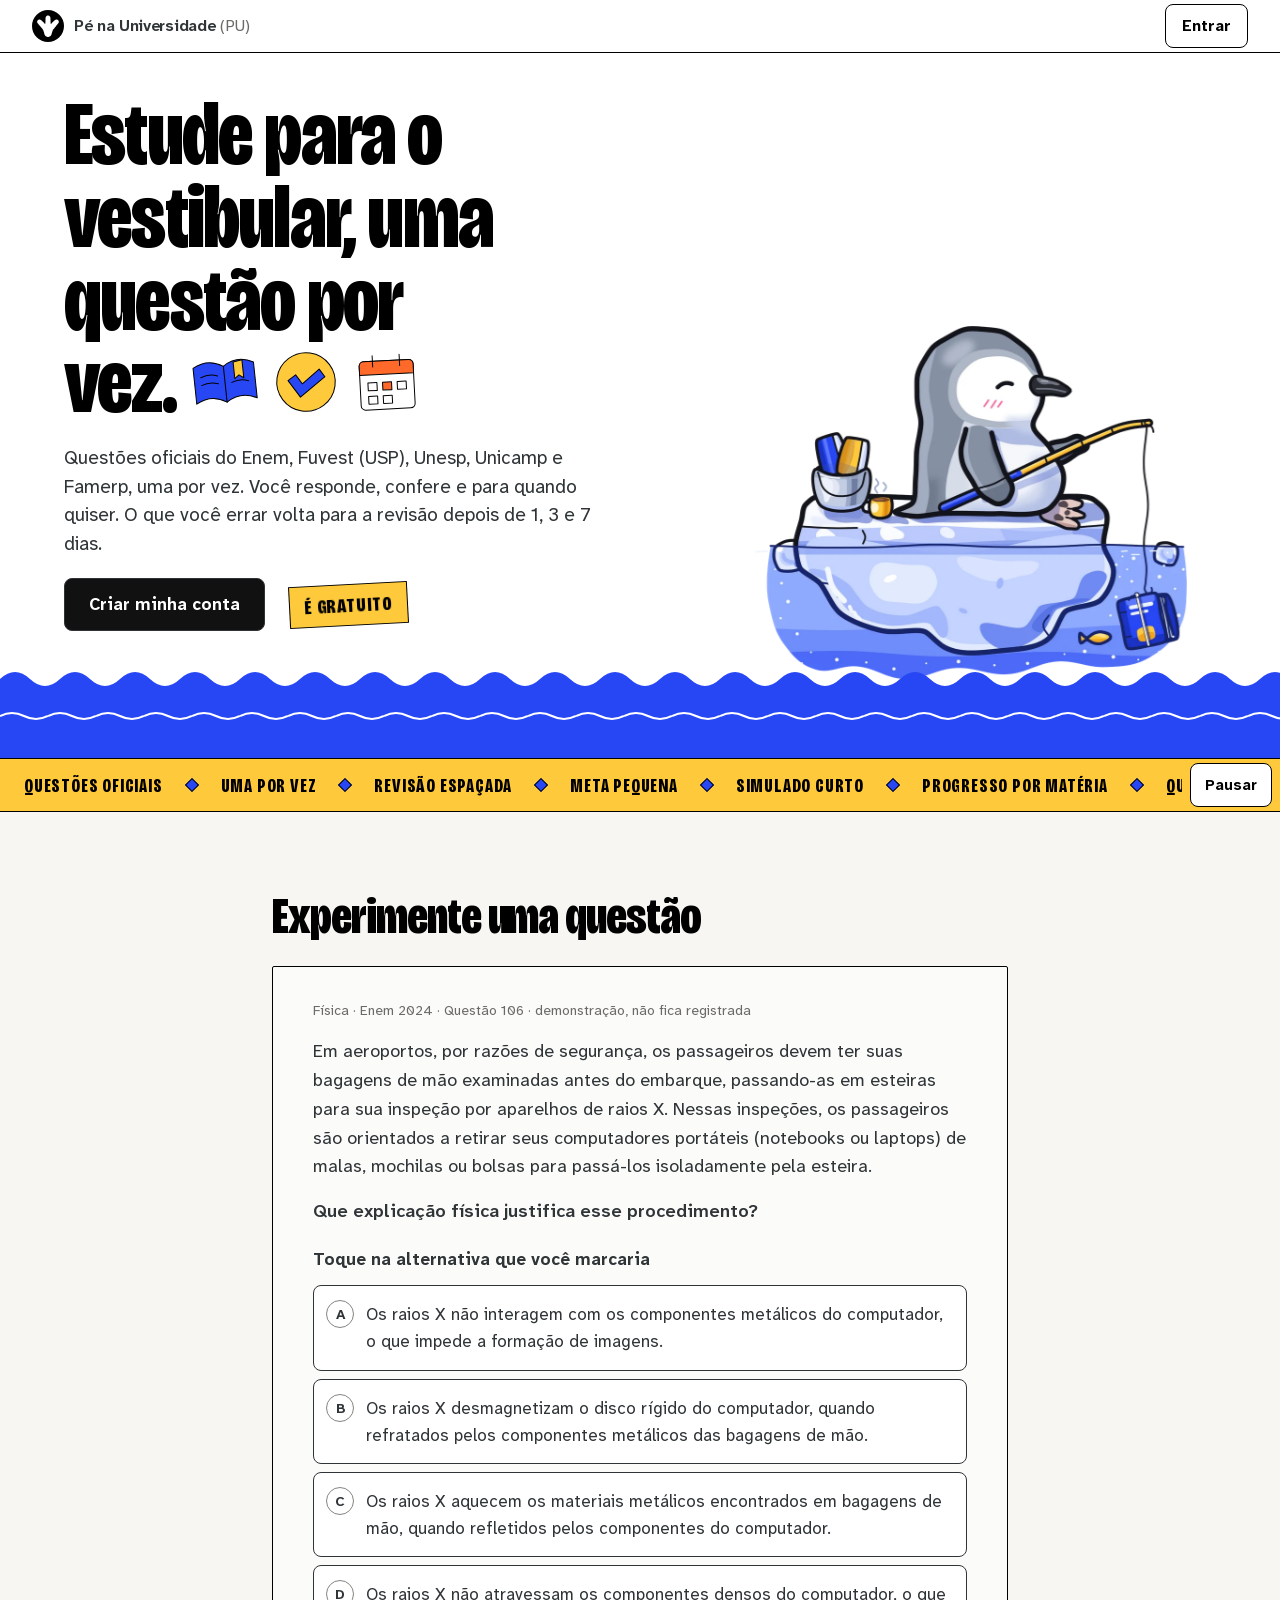
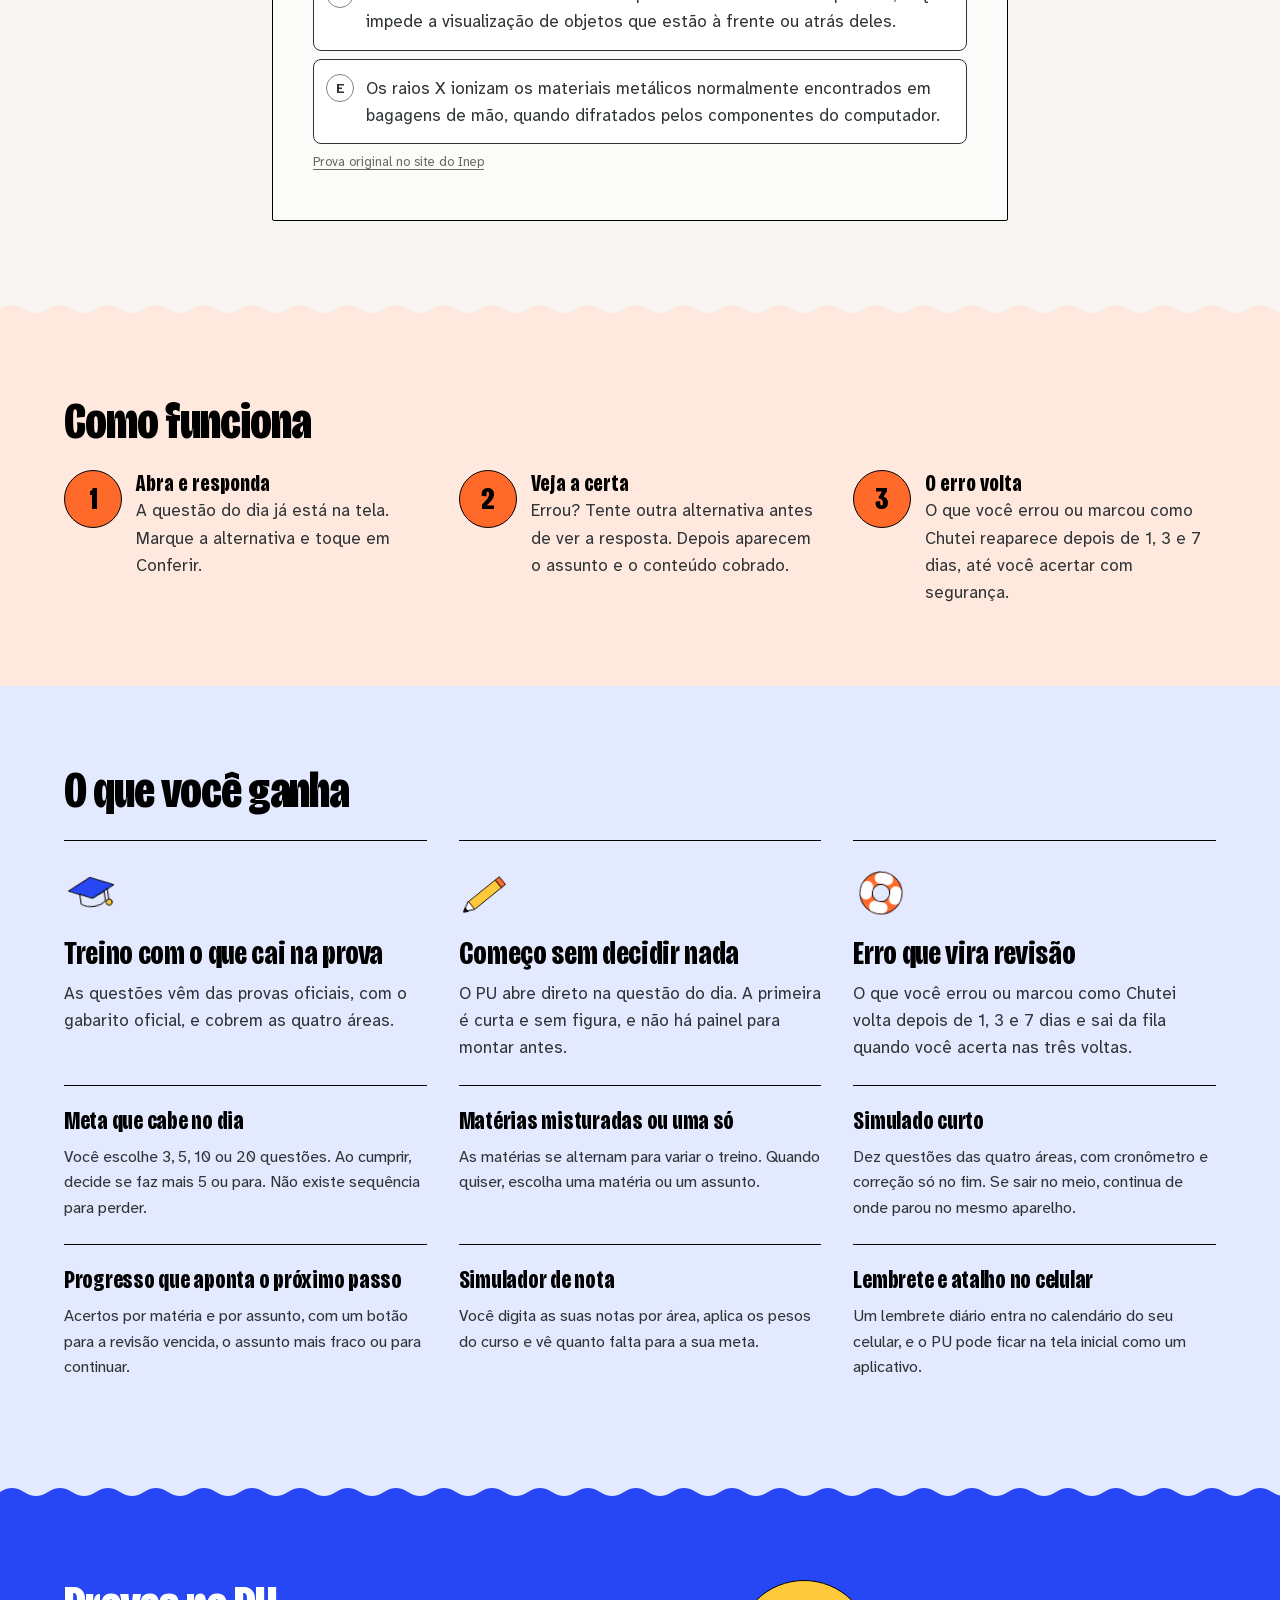
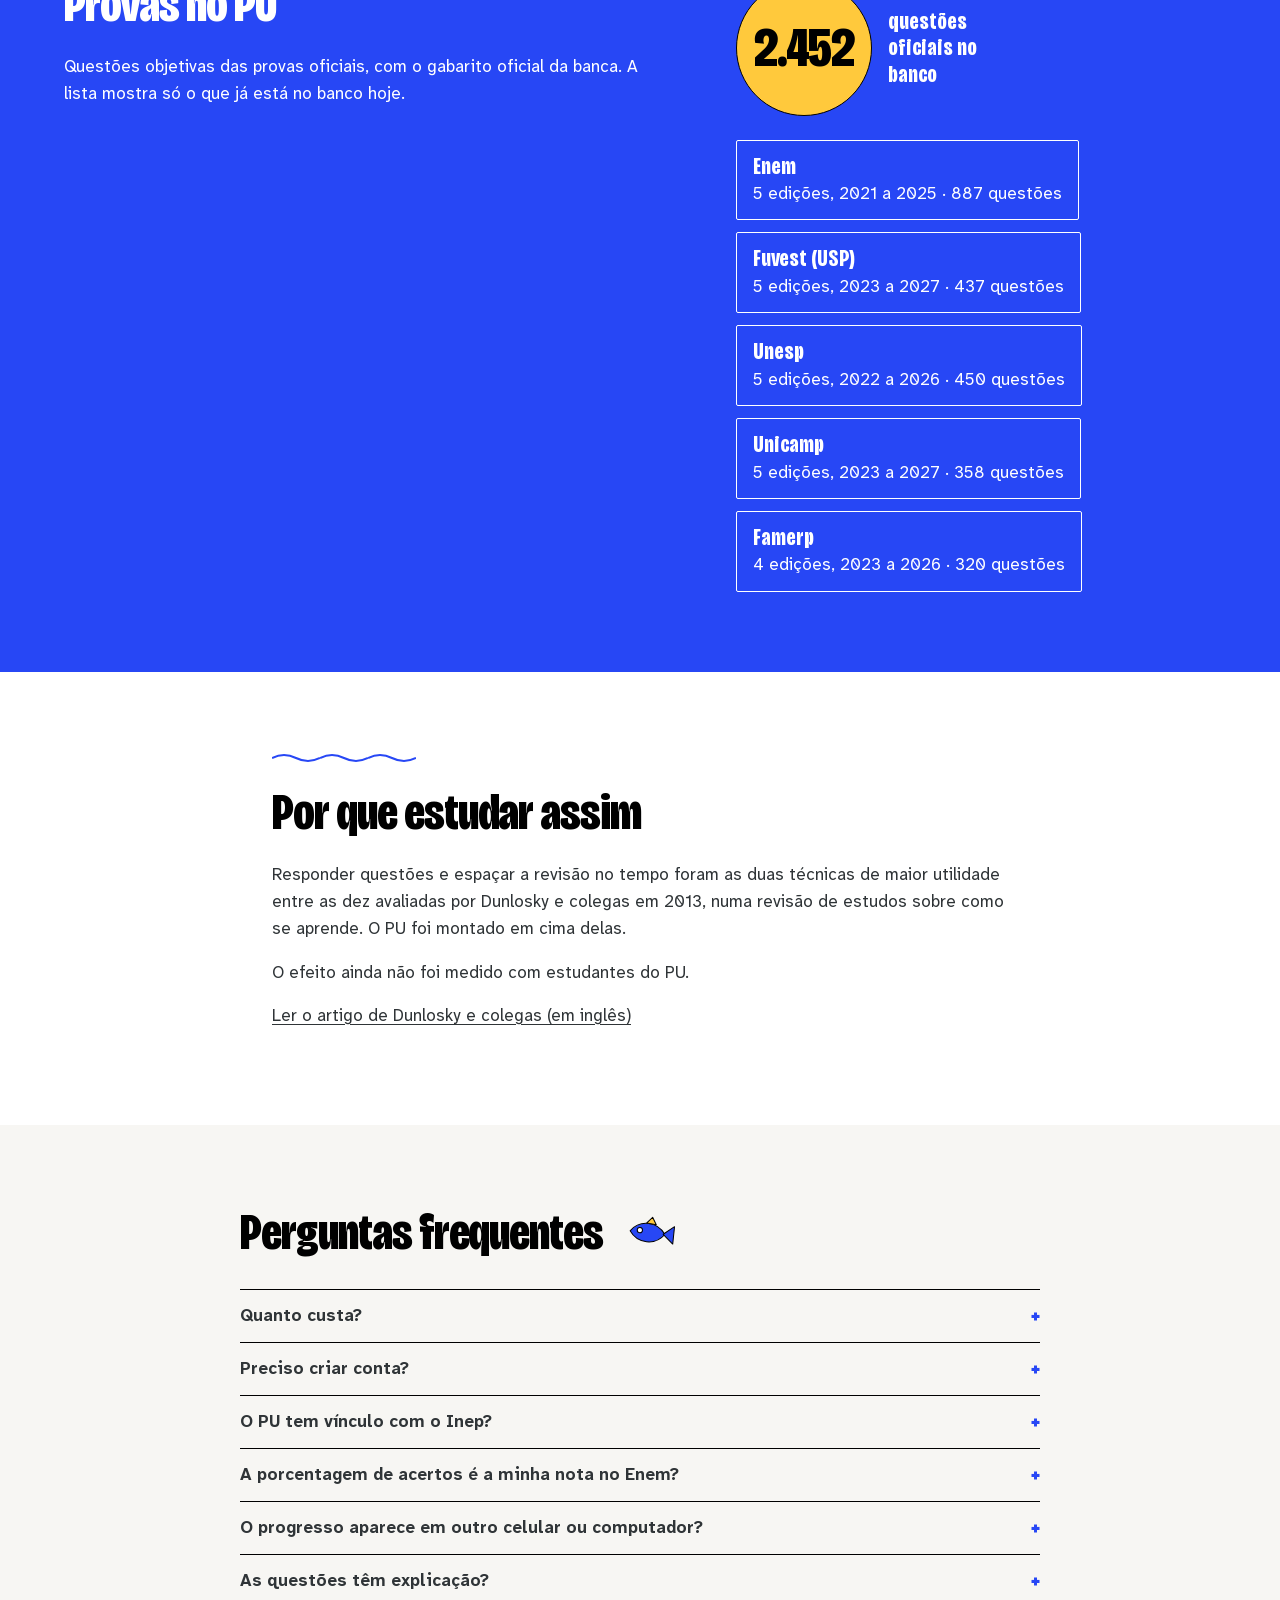
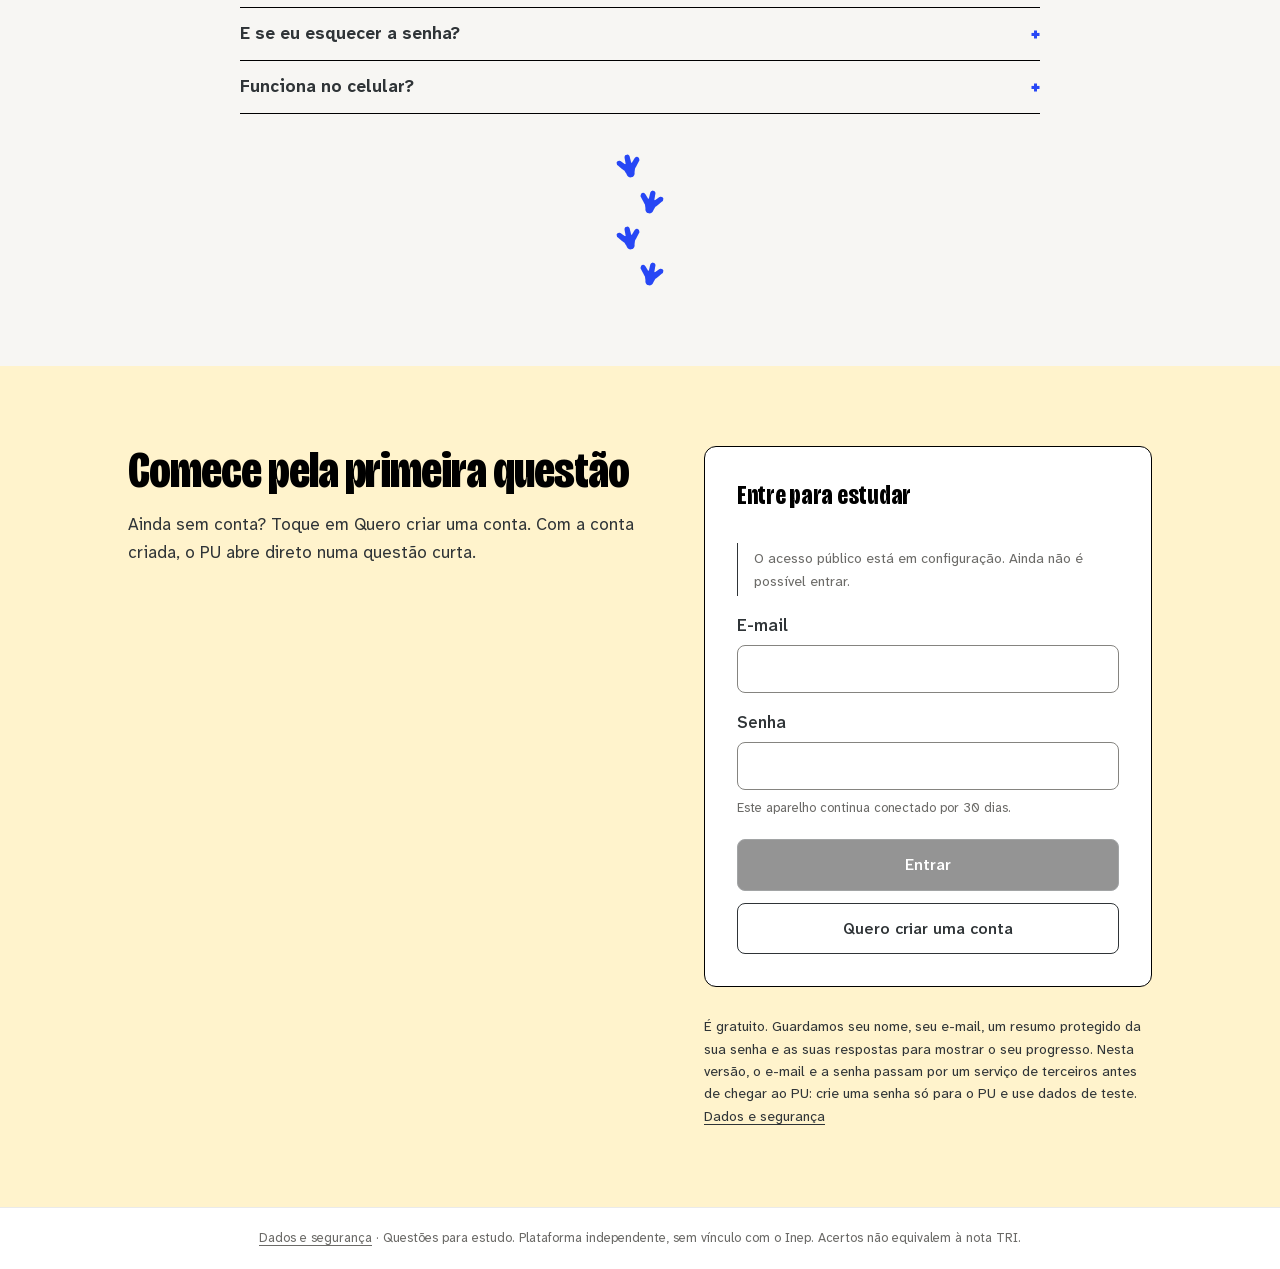
==== index.html @ 1b31e559 "PU: endereços próprios (gerador de páginas, /provas-anteriores/, porta /criar-conta/, mapa do site, " ====
<!doctype html>
<html lang="pt-BR" data-publico="1">
<head>
<meta charset="utf-8"><meta http-equiv="Content-Security-Policy" content="default-src 'self'; script-src 'self'; style-src 'self'; img-src 'self' data:; connect-src https://enem-ginga-conexao.sabrinaconradoadv.chatgpt.site; object-src 'none'; base-uri 'none'; form-action 'self'"><meta name="viewport" content="width=device-width, initial-scale=1, viewport-fit=cover">
<meta name="theme-color" content="#FFFFFF"><meta name="description" content="Questões oficiais do Enem, Fuvest (USP), Unesp, Unicamp e Famerp, uma por vez e de graça. O que você erra volta em 1, 3 e 7 dias, com meta pequena por dia, simulado curto e progresso por matéria.">
<title>Pé na Universidade (PU): estude com questões oficiais do Enem e de vestibulares</title><link rel="canonical" href="https://pu.gingamidia.com/"><meta property="og:type" content="website"><meta property="og:locale" content="pt_BR"><meta property="og:site_name" content="Pé na Universidade (PU)"><meta property="og:title" content="Pé na Universidade (PU): estude com questões oficiais do Enem e de vestibulares"><meta property="og:description" content="Questões oficiais do Enem, Fuvest (USP), Unesp, Unicamp e Famerp, uma por vez e de graça. O que você erra volta em 1, 3 e 7 dias, com meta pequena por dia, simulado curto e progresso por matéria."><meta property="og:url" content="https://pu.gingamidia.com/"><meta property="og:image" content="https://pu.gingamidia.com/icones/pu-compartilhamento.png"><meta property="og:image:type" content="image/png"><meta property="og:image:width" content="1200"><meta property="og:image:height" content="630"><meta property="og:image:alt" content="Pinguim de chapéu pesca um livro num barco, ao lado do texto: Estude para o vestibular uma questão por vez. É gratuito."><meta name="twitter:card" content="summary_large_image"><meta name="twitter:image:alt" content="Pinguim de chapéu pesca um livro num barco, ao lado do texto: Estude para o vestibular uma questão por vez. É gratuito."><link rel="manifest" href="./manifest.webmanifest"><link rel="icon" href="./icones/pu-32.png" sizes="32x32" type="image/png"><link rel="icon" href="./icones/pu-16.png" sizes="16x16" type="image/png"><link rel="apple-touch-icon" href="./icones/pu-180.png"><meta name="apple-mobile-web-app-title" content="PU"><link rel="stylesheet" href="./app/public/estilo.css?v=202611161650-pinguim9"><script src="./configuracao-publica.js"></script><script src="./app/public/tema-inicial.js?v=202611141335-provas"></script><script src="./app/public/simulador.js?v=20261109-cofre" defer></script><script src="./app/public/app.js?v=202611171830-enderecos" defer></script>
<!-- dados-estruturados:inicio --><script type="application/ld+json">{"@context":"https://schema.org","@graph":[{"@type":"Organization","@id":"https://pu.gingamidia.com/#organizacao","name":"Pé na Universidade (PU)","alternateName":"PU","url":"https://pu.gingamidia.com/","logo":"https://pu.gingamidia.com/icones/pu-512.png"},{"@type":"WebSite","@id":"https://pu.gingamidia.com/#site","name":"Pé na Universidade (PU)","url":"https://pu.gingamidia.com/","inLanguage":"pt-BR","publisher":{"@id":"https://pu.gingamidia.com/#organizacao"}},{"@type":"BreadcrumbList","itemListElement":[{"@type":"ListItem","position":1,"name":"Início","item":"https://pu.gingamidia.com/"}]}]}</script><!-- dados-estruturados:fim -->
</head>
<body class="sem-sessao">
<a class="pular" href="#principal">Pular para o conteúdo</a>
<header class="topo"><a class="marca" href="#estudar" aria-label="Pé na Universidade (PU), estudar"><span class="simbolo" aria-hidden="true"><svg viewBox="0 0 512 512"><path fill="currentColor" fill-rule="evenodd" d="M256 0a256 256 0 1 1 0 512a256 256 0 1 1 0-512Z M251.7 86.4C247.1 87.0 243.1 88.2 238.9 90.2C227.7 95.8 219.8 106.4 217.7 118.9C217.1 122.8 217.1 122.4 215.8 169.6C215.1 191.8 214.6 210.6 214.6 211.5C214.4 215.9 213.8 217.9 212.1 219.5C209.8 221.9 206.7 221.4 202.9 218.1C202.5 217.8 191.3 206.1 178.0 192.2C149.5 162.4 147.8 160.7 144.3 158.0C132.4 149.1 117.0 147.6 103.7 154.1C88.0 161.9 79.3 179.2 82.7 196.3C83.9 202.6 86.5 208.0 90.9 213.8C92.5 215.8 88.7 211.3 131.2 261.4C173.8 311.6 171.3 308.7 172.6 310.3C175.2 313.7 176.8 316.4 178.4 320.8C179.0 322.3 188.8 350.3 192.5 360.9C195.0 368.3 195.6 370.4 196.2 375.9C196.8 380.0 197.1 381.7 197.6 384.0C203.0 408.3 222.9 426.8 247.5 430.4C253.0 431.2 259.2 431.2 264.6 430.4C289.2 426.8 309.2 408.3 314.6 384.0C315.1 381.7 315.4 380.0 315.9 375.9C316.8 369.0 316.2 370.9 325.8 343.2C335.3 316.0 334.8 317.4 336.8 314.1C338.6 311.1 334.1 316.5 380.1 262.2C423.4 211.2 419.6 215.8 421.1 213.8C423.5 210.7 424.8 208.6 426.2 205.7C435.4 186.6 427.4 163.5 408.3 154.1C395.1 147.6 379.6 149.1 367.7 158.0C364.2 160.7 362.5 162.4 334.0 192.2C320.7 206.1 309.6 217.8 309.1 218.1C307.0 220.0 305.8 220.6 304.1 220.9C300.7 221.3 298.3 218.8 297.8 214.1C297.6 212.4 297.5 211.7 296.4 169.6C295.1 122.4 295.1 122.8 294.4 118.9C291.6 101.6 277.7 88.4 260.2 86.4C258.2 86.2 253.8 86.2 251.7 86.4Z"/></svg></span><strong>Pé na Universidade <span>(PU)</span></strong></a><nav aria-label="Menu principal" id="menu" class="menu" hidden><a href="#estudar"><svg viewBox="0 0 24 24" fill="none" stroke="currentColor" stroke-width="1.8" stroke-linecap="round" stroke-linejoin="round" aria-hidden="true"><path d="M4 5.5h6a3 3 0 0 1 3 3V20a4 4 0 0 0-4-2H4zM20 5.5h-4a3 3 0 0 0-3 3V20a4 4 0 0 1 4-2h3z"/></svg><span>Estudar</span></a><a href="#progresso"><svg viewBox="0 0 24 24" fill="none" stroke="currentColor" stroke-width="1.8" stroke-linecap="round" stroke-linejoin="round" aria-hidden="true"><path d="M5 20V11M12 20V4M19 20v-6"/></svg><span>Progresso</span></a><a href="#simulado"><svg viewBox="0 0 24 24" fill="none" stroke="currentColor" stroke-width="1.8" stroke-linecap="round" stroke-linejoin="round" aria-hidden="true"><circle cx="12" cy="13" r="7.5"/><path d="M12 9v4l2.5 2M9.5 2.5h5"/></svg><span>Simulado</span></a><a href="#nota"><svg viewBox="0 0 24 24" fill="none" stroke="currentColor" stroke-width="1.8" stroke-linecap="round" stroke-linejoin="round" aria-hidden="true"><path d="M6 3.5h12v17H6zM9 8h6M9 12h6M9 16h3"/></svg><span>Nota</span></a><a href="#conta"><svg viewBox="0 0 24 24" fill="none" stroke="currentColor" stroke-width="1.8" stroke-linecap="round" stroke-linejoin="round" aria-hidden="true"><circle cx="12" cy="8.5" r="3.5"/><path d="M5 20a7 7 0 0 1 14 0"/></svg><span>Conta</span></a></nav><a class="entrar-topo" href="#entrar">Entrar</a></header>
<main id="principal" tabindex="-1"><div id="conteudo"><!-- entrada:inicio. Apresentação pública do PU, igual nos dois index.html (o teste de navegador confere). O app.js usa este bloco como molde da página de entrada e preenche os lugares marcados com data-lugar; fica escondido até o app.js decidir, para quem já tem sessão abrir direto na questão. -->
<div class="entrada" data-estatica>
<div class="faixa faixa-papel faixa-topo"><section class="apresentacao" id="apresentacao" aria-labelledby="titulo-apresentacao">
<div class="apresentacao-texto">
<h1 id="titulo-apresentacao">Estude para o vestibular, uma questão por vez.<span class="selos-cartaz" aria-hidden="true"><svg class="selo-desenho giro-livro" viewBox="0 0 64 64" focusable="false"><path class="f-mar" d="M5 17c9-5 18-5 27 1 9-6 18-6 27-1v32c-9-5-18-5-27 1-9-6-18-6-27-1z"/><path class="f-nada" d="M32 18v32M11 26c5-2 10-2 15 0M11 33c5-2 10-2 15 0M38 33c5-2 10-2 15 0"/><path class="f-sol" d="M41 15v15l4-3 4 3V14z"/></svg><svg class="selo-desenho giro-visto" viewBox="0 0 64 64" focusable="false"><circle class="f-sol" cx="32" cy="32" r="26"/><path class="f-mar" d="M16 33l6-6 7 7 13-15 6 6-19 21z"/></svg><svg class="selo-desenho giro-calendario" viewBox="0 0 64 64" focusable="false"><rect class="f-papel" x="8" y="13" width="48" height="43" rx="4"/><path class="f-boia" d="M8 17a4 4 0 0 1 4-4h40a4 4 0 0 1 4 4v8H8z"/><path class="f-nada" d="M20 8v10M44 8v10"/><rect class="f-nada" x="15" y="32" width="8" height="7"/><rect class="f-boia" x="28" y="32" width="8" height="7"/><rect class="f-nada" x="41" y="32" width="8" height="7"/><rect class="f-nada" x="15" y="44" width="8" height="7"/><rect class="f-nada" x="28" y="44" width="8" height="7"/></svg></span></h1>
<p class="lide">Questões oficiais do Enem, Fuvest (USP), Unesp, Unicamp e Famerp, uma por vez. Você responde, confere e para quando quiser. O que você errar volta para a revisão depois de 1, 3 e 7 dias.</p>
<div class="topo-acoes"><a class="botao" href="#criar-conta">Criar minha conta</a><p class="tarja">É gratuito</p></div>
</div>
<div class="cena-mar" aria-hidden="true"><i class="pescador"></i></div>
</section></div>
<div class="mar-topo" aria-hidden="true"></div>
<div data-lugar="faixa-que-corre"></div>
<div class="faixa faixa-areia"><section class="experimente" id="experimente" aria-labelledby="titulo-experimente">
<h2 id="titulo-experimente">Experimente uma questão</h2>
<div data-lugar="demonstracao"></div>
</section></div>
<div class="onda de-areia para-boia" aria-hidden="true"></div>
<div class="faixa faixa-boia"><section class="como-funciona" id="como-funciona" aria-labelledby="titulo-como-funciona">
<h2 id="titulo-como-funciona">Como funciona</h2>
<ol class="passos">
<li><strong>Abra e responda</strong><span>A questão do dia já está na tela. Marque a alternativa e toque em Conferir.</span></li>
<li><strong>Veja a certa</strong><span>Errou? Tente outra alternativa antes de ver a resposta. Depois aparecem o assunto e o conteúdo cobrado.</span></li>
<li><strong>O erro volta</strong><span>O que você errou ou marcou como Chutei reaparece depois de 1, 3 e 7 dias, até você acertar com segurança.</span></li>
</ol>
</section></div>
<div class="faixa faixa-mar-claro"><section class="ganhos" id="o-que-voce-ganha" aria-labelledby="titulo-ganhos">
<h2 id="titulo-ganhos">O que você ganha</h2>
<ul class="lista-ganhos">
<li class="principal"><svg aria-hidden="true" class="selo-novo giro-a" viewBox="0 0 64 64" focusable="false"><path class="f-mar" d="M6 26 32 14l26 12-26 12z"/><path class="f-mar-claro" d="M18 32v11c8 6 20 6 28 0V32l-14 6z"/><path class="f-nada" d="M50 29v13"/><circle class="f-sol" cx="50" cy="45" r="3.5"/></svg><h3>Treino com o que cai na prova</h3><p>As questões vêm das provas oficiais, com o gabarito oficial, e cobrem as quatro áreas.</p></li>
<li class="principal"><svg aria-hidden="true" class="selo-novo giro-b" viewBox="0 0 64 64" focusable="false"><path class="f-sol" d="M12 44 40 16l8 8-28 28z"/><path class="f-boia" d="m40 16 4-4 8 8-4 4z"/><path class="f-papel" d="m12 44 8 8-12 4z"/><path class="f-tinta" d="m8 56 1-4.5 3.5 3.5z"/></svg><h3>Começo sem decidir nada</h3><p>O PU abre direto na questão do dia. A primeira é curta e sem figura, e não há painel para montar antes.</p></li>
<li class="principal"><svg aria-hidden="true" class="selo-novo giro-c" viewBox="0 0 64 64" focusable="false"><path class="f-boia" fill-rule="evenodd" d="M32 8a24 24 0 1 1 0 48a24 24 0 1 1 0-48zM32 22a10 10 0 1 0 0 20a10 10 0 1 0 0-20z"/><circle class="faixas-boia" cx="32" cy="32" r="17"/></svg><h3>Erro que vira revisão</h3><p>O que você errou ou marcou como Chutei volta depois de 1, 3 e 7 dias e sai da fila quando você acerta nas três voltas.</p></li>
<li><h3>Meta que cabe no dia</h3><p>Você escolhe 3, 5, 10 ou 20 questões. Ao cumprir, decide se faz mais 5 ou para. Não existe sequência para perder.</p></li>
<li><h3>Matérias misturadas ou uma só</h3><p>As matérias se alternam para variar o treino. Quando quiser, escolha uma matéria ou um assunto.</p></li>
<li><h3>Simulado curto</h3><p>Dez questões das quatro áreas, com cronômetro e correção só no fim. Se sair no meio, continua de onde parou no mesmo aparelho.</p></li>
<li><h3>Progresso que aponta o próximo passo</h3><p>Acertos por matéria e por assunto, com um botão para a revisão vencida, o assunto mais fraco ou para continuar.</p></li>
<li><h3>Simulador de nota</h3><p>Você digita as suas notas por área, aplica os pesos do curso e vê quanto falta para a sua meta.</p></li>
<li><h3>Lembrete e atalho no celular</h3><p>Um lembrete diário entra no calendário do seu celular, e o PU pode ficar na tela inicial como um aplicativo.</p></li>
</ul>
</section></div>
<div class="onda de-mar-claro para-mar" aria-hidden="true"></div>
<div class="faixa faixa-mar"><section class="provas" id="provas" aria-labelledby="titulo-provas">
<h2 id="titulo-provas">Provas no PU</h2>
<p class="provas-texto">Questões objetivas das provas oficiais, com o gabarito oficial da banca. A lista mostra só o que já está no banco hoje.</p>
<div data-lugar="provas"></div>
</section></div>
<div class="faixa faixa-papel"><section class="por-que" id="por-que" aria-labelledby="titulo-por-que">
<div class="onda-linha" aria-hidden="true"></div>
<h2 id="titulo-por-que">Por que estudar assim</h2>
<p>Responder questões e espaçar a revisão no tempo foram as duas técnicas de maior utilidade entre as dez avaliadas por Dunlosky e colegas em 2013, numa revisão de estudos sobre como se aprende. O PU foi montado em cima delas.</p>
<p>O efeito ainda não foi medido com estudantes do PU.</p>
<p><a href="https://doi.org/10.1177/1529100612453266" target="_blank" rel="noopener noreferrer">Ler o artigo de Dunlosky e colegas (em inglês)</a></p>
</section></div>
<div class="faixa faixa-areia"><section class="perguntas" id="perguntas" aria-labelledby="titulo-perguntas">
<div class="titulo-com-selos"><h2 id="titulo-perguntas">Perguntas frequentes</h2><span class="selos-soltos" aria-hidden="true"><svg class="selo-novo giro-b" viewBox="0 0 64 64" focusable="false"><path class="f-mar" d="M8 32c10-14 30-14 40 0-10 14-30 14-40 0z"/><path class="f-mar" d="M46 32l12-10v20z"/><path class="f-sol" d="m26 21 6-7 5 8z"/><circle class="f-papel" cx="19" cy="30" r="3"/></svg></span></div>
<details><summary>Quanto custa?</summary><p>Nada. O PU é gratuito.</p></details>
<details><summary>Preciso criar conta?</summary><p>Para guardar o que você respondeu e montar a sua revisão, sim. A questão de demonstração desta página funciona sem conta e não fica registrada.</p></details>
<details><summary>O PU tem vínculo com o Inep?</summary><p>Não. O PU é uma plataforma independente que usa questões das provas oficiais publicadas.</p></details>
<details><summary>A porcentagem de acertos é a minha nota no Enem?</summary><p>Não. A nota do Enem é calculada pela TRI, que leva em conta a dificuldade de cada questão. O PU mostra os seus acertos. O simulador de nota faz uma média com os pesos do curso a partir das notas que você digitar.</p></details>
<details><summary>O progresso aparece em outro celular ou computador?</summary><p>As respostas ficam na sua conta, que pode ficar aberta em até cinco aparelhos. A meta do dia, o foco por matéria e o simulado em andamento ficam só no aparelho em que você está.</p></details>
<details><summary>As questões têm explicação?</summary><p>Ainda não. Depois de responder, você vê a alternativa certa, o assunto e o conteúdo cobrado, e pode buscar a resolução daquela questão fora do PU.</p></details>
<details><summary>E se eu esquecer a senha?</summary><p>Ainda não há como recuperar a senha. Crie uma senha só para o PU e guarde num lugar seguro.</p></details>
<details><summary>Funciona no celular?</summary><p>Funciona no navegador do celular e do computador. No celular, dá para pôr o PU na tela inicial pelo menu do navegador.</p></details>
<span class="pegadas" aria-hidden="true"><i></i><i></i><i></i><i></i></span>
</section></div>
<div class="faixa faixa-sol-claro"><section class="chamada" id="entrar" aria-labelledby="titulo-chamada">
<h2 id="titulo-chamada">Comece pela primeira questão</h2>
<p class="chamada-texto">Ainda sem conta? Toque em Quero criar uma conta. Com a conta criada, o PU abre direto numa questão curta.</p>
<div class="formulario" data-lugar="formulario"></div>
<p class="privacidade"><small>É gratuito. Guardamos seu nome, seu e-mail, um resumo protegido da sua senha e as suas respostas para mostrar o seu progresso. Nesta versão, o e-mail e a senha passam por um serviço de terceiros antes de chegar ao PU: crie uma senha só para o PU e use dados de teste. <a href="#privacidade">Dados e segurança</a></small></p>
</section></div>
</div>
<!-- entrada:fim --></div><p id="aviso" role="status" aria-live="polite"></p></main>
<footer><a href="#privacidade">Dados e segurança</a> · Questões para estudo. Plataforma independente, sem vínculo com o Inep. Acertos não equivalem à nota TRI.</footer>
</body></html>
---- app/public/estilo.css ----
/* Pé na Universidade (PU): minimalismo utilitário e editorial, celular primeiro.
   Dominique-Oliveira-Claude🤖🧡, 12/11/2026. Identidade em "Identidade visual do site VpT" (cofre Ginga Mídia).
   Desde 14/11/2026: Bricolage (títulos e números de cartaz) e Atkinson (texto), papéis de cor nas variáveis abaixo e no bloco de temas do fim. */
/* Fontes da direção de 14/11/2026, todas SIL Open Font License 1.1 (https://openfontlicense.org), servidas pelo próprio site.
   Direitos autorais e licença ficam dentro de cada arquivo (campos de nome 0, 13 e 14) e em fontes/LICENCAS-OFL.txt no repositório.
   Só baixam quando algum elemento usa a família: até as frentes seguintes aplicarem, nada muda na tela. */
@font-face { font-family: "Bricolage Grotesque"; src: url("fontes/pu-cartaz.woff2") format("woff2"); font-weight: 600 800; font-style: normal; font-display: swap; }
@font-face { font-family: "Newsreader"; src: url("fontes/pu-titulos.woff2") format("woff2"); font-weight: 400 600; font-style: normal; font-display: swap; }
@font-face { font-family: "Atkinson Hyperlegible Next"; src: url("fontes/pu-texto.woff2") format("woff2"); font-weight: 400 700; font-style: normal; font-display: swap; }
@font-face { font-family: "Atkinson Hyperlegible Next"; src: url("fontes/pu-texto-italico.woff2") format("woff2"); font-weight: 400 700; font-style: italic; font-display: swap; }
@font-face { font-family: "JetBrains Mono"; src: url("fontes/pu-numeros.woff2") format("woff2"); font-weight: 500 700; font-style: normal; font-display: swap; }
/* Símbolo do topo: o logo da pata. Seletores mais fortes que .simbolo para não depender da ordem do arquivo. */
.topo .simbolo { border-radius: 50%; background: none; color: var(--marca); }
.topo .simbolo svg { width: 32px; height: 32px; display: block; }
html[data-tema=noturno] .topo .simbolo { color: var(--marca-noite); }
:root {
  /* Papéis no diurno (nota de identidade, tabela "Papéis"); o noturno troca o valor no bloco de temas do fim do arquivo. */
  --fundo: #FFFFFF; --painel: #FFFFFF; --texto: #2F3437; --secundario: #6B6A67;
  --linha: #EAEAEA; --suave: #F7F6F3; --destaque: #111111; --foco: #2747F5;
  --verde: #00695F; --verde-fundo: #D2EFEA; --vermelho: #B3261E; --vermelho-fundo: #FFF0E8;
  --amarelo: #8A5A00; --amarelo-fundo: #FBF3DB; --azul: #1F5FA0; --azul-fundo: #E1F3FE;
  --altura-topo: 3.25rem; --altura-menu: 3.75rem;
  /* Fio cinza dos círculos da entrada; serve às linhas de lista. Contornos de bloco usam a cor do texto. */
  --fio: #858480;
  --curva: cubic-bezier(.23,1,.32,1);
  /* Mola (referência Slush, adaptada): passa do ponto e assenta. Sem linear(), cai na curva antiga do PU. */
  --mola: cubic-bezier(0.16, 1, 0.3, 1);
  /* Troca de cor de fundo e de borda no passar do ponteiro. */
  --troca: cubic-bezier(0.216, 0.62, 0.356, 1);
  /* ---- Direção de 14/11/2026 (nota "Identidade visual do site VpT", seção de 14/11). Só acréscimos: os papéis (fundo, texto,
     acerto, erro...) continuam nas variáveis acima e no bloco de temas do fim do arquivo; a tabela da nota diz o valor novo de cada um. ---- */
  /* Preto da marca e do título de cartaz; no noturno vira --marca-noite. */
  --tinta: #000000; --marca: #000000; --marca-noite: #F2F0EB;
  /* Decoração: formas, faixas, selos e ilustrações. Nunca em acerto, erro, nem dentro da folha da questão. */
  --azul-mar: #2747F5; --laranja-boia: #FF6A2B; --amarelo-sol: #FFC93C; --rosa-goiaba: #FF6F9F; --roxo-ipe: #7A4DF0;
  --azul-mar-claro: #E3E9FF; --laranja-claro: #FFE9DE; --amarelo-claro: #FFF3CC; --rosa-claro: #FFE5EE; --roxo-claro: #EEE7FF;
  /* Decoração no tema noturno */
  --azul-mar-noite: #6E86FF; --laranja-boia-noite: #FF8A52; --amarelo-sol-noite: #FFD45C; --rosa-goiaba-noite: #FF8DB4; --roxo-ipe-noite: #A78BFF;
  --azul-mar-escuro: #101A4D; --laranja-escuro: #3D1A08; --amarelo-escuro: #3A2C00; --rosa-escuro: #3D0F22; --roxo-escuro: #221448;
  /* Tipografia */
  --fonte-cartaz: "Bricolage Grotesque", "Arial Narrow", "Helvetica Neue", Arial, sans-serif;
  --fonte-titulos: "Newsreader", "Iowan Old Style", "Palatino Linotype", Palatino, Georgia, serif;
  --fonte-texto: "Atkinson Hyperlegible Next", "SF Pro Display", "Helvetica Neue", Arial, sans-serif;
  --fonte-numeros: "JetBrains Mono", ui-monospace, "SF Mono", Menlo, Consolas, monospace;
  font-family: "SF Pro Display", "Helvetica Neue", Arial, sans-serif;
  font-size: 100%; line-height: 1.6; color: var(--texto); background: var(--fundo); color-scheme: light;
  -webkit-font-smoothing: antialiased; -webkit-text-size-adjust: 100%;
}
@supports (transition-timing-function: linear(0, 1)) {
  :root { --mola: linear(0, 0.57 7.6%, 0.95 14%, 1.09 19%, 1.14 25%, 1.05 39%, 1 47%, 0.985 58%, 1); }
}
* { box-sizing: border-box; }
html { overflow-x: clip; scroll-padding-top: calc(var(--altura-topo) + 1rem); scroll-padding-bottom: calc(var(--altura-menu) + 6rem); }
body { margin: 0; min-height: 100svh; display: flex; flex-direction: column; overflow-x: clip; }
[hidden] { display: none !important; }
a { color: inherit; text-underline-offset: 3px; }
button, input, select { font: inherit; font-size: 1rem; color: inherit; }
button, a, input, select, label, summary { touch-action: manipulation; -webkit-tap-highlight-color: transparent; }
:focus-visible { outline: 3px solid var(--foco); outline-offset: 3px; border-radius: 4px; }
:where(h1,h2,h3,p,label,button,a,small,span,li,strong) { overflow-wrap: anywhere; }
.oculto { position: absolute; width: 1px; height: 1px; overflow: hidden; clip-path: inset(50%); white-space: nowrap; }
.pular { position: absolute; left: 1rem; top: -4rem; z-index: 20; padding: .75rem 1rem; background: var(--destaque); color: var(--texto-invertido); border-radius: 6px; }
.pular:focus { top: .5rem; }

/* Botões */
button, .botao {
  display: inline-flex; align-items: center; justify-content: center; gap: 8px;
  min-height: 3rem; padding: .75rem 1.25rem; border: 1px solid var(--texto); border-radius: 8px;
  background: var(--destaque); color: var(--texto-invertido); text-decoration: none; font-weight: 550; cursor: pointer;
  transition: transform 140ms var(--curva), background-color 200ms var(--troca), border-color 200ms var(--troca), color 200ms var(--troca);
}
button:disabled { opacity: .45; cursor: not-allowed; }
html[data-entrada=ponteiro] button:not(:disabled):active, .botao:active { transform: scale(.98); }
.discreto { background: var(--painel); color: var(--texto); border-color: var(--texto); }
.texto-botao { min-height: 2.75rem; padding: .5rem .25rem; border: 0; background: none; color: var(--texto); font-weight: 500; text-decoration: underline; text-underline-offset: 3px; }
.ficha { min-height: 2.75rem; padding: .5rem .875rem; border: 1px solid var(--texto); border-radius: 999px; background: var(--painel); color: var(--texto); font-weight: 500; font-size: .9375rem; max-width: 100%; }
.ficha[aria-pressed=true], .ficha[data-ativo] { background: var(--texto); border-color: var(--texto); color: var(--texto-invertido); }
.ficha .conta { display: inline-grid; place-items: center; min-width: 1.5rem; height: 1.5rem; padding: 0 .375rem; border-radius: 999px; background: var(--suave); color: var(--texto); font-size: .8125rem; font-variant-numeric: tabular-nums; }
.ficha .corte { display: block; overflow: hidden; text-overflow: ellipsis; white-space: nowrap; max-width: 60vw; }
@media (hover:hover) and (pointer:fine) {
  button:not(:disabled):hover, .botao:hover { background: var(--destaque-passar); }
  .discreto:not(:disabled):hover, .ficha:not([aria-pressed=true]):not([data-ativo]):not(:disabled):hover { background: var(--suave); }
  .texto-botao:not(:disabled):hover { background: none; color: var(--destaque); }
  .alternativa:not([data-correcao]):not(:has(input:checked)):hover { background: var(--suave); }
}
/* Botão que vira: dois rótulos iguais empilhados; o primeiro gira para fora e o segundo entra de rotateX(-90deg).
   O segundo tem aria-hidden e fica com visibility: hidden em repouso. No toque continua só o aperto. */
.vira { display: inline-block; position: relative; perspective: 20em; }
.vira-a { display: inline-block; transition: transform 750ms var(--mola), opacity 150ms var(--troca); }
.vira-b { position: absolute; inset: 0; text-align: center; visibility: hidden; opacity: 0; transform: translateY(55%) rotateX(-90deg);
  transition: transform 750ms var(--mola), opacity 150ms var(--troca), visibility 0s linear 150ms; }
@media (hover:hover) and (pointer:fine) {
  :is(button, .botao):not(:disabled):hover .vira-a { transform: translateY(-55%) rotateX(90deg); opacity: 0; }
  :is(button, .botao):not(:disabled):hover .vira-b { transform: none; opacity: 1; visibility: visible; transition-delay: 0s; }
}
:is(button, .botao):focus-visible .vira-a { transform: translateY(-55%) rotateX(90deg); opacity: 0; }
:is(button, .botao):focus-visible .vira-b { transform: none; opacity: 1; visibility: visible; transition-delay: 0s; }

/* Topo e menu: no celular o menu fica embaixo, ao alcance do polegar; no computador, no cabeçalho. */
.topo {
  position: sticky; top: 0; z-index: 10; display: flex; align-items: center; justify-content: space-between; gap: 1rem;
  min-height: var(--altura-topo); padding: .25rem max(1rem,env(safe-area-inset-right)) .25rem max(1rem,env(safe-area-inset-left));
  background: #FBFBFA; border-bottom: 1px solid var(--linha);
}
.marca { display: inline-flex; align-items: center; gap: 10px; min-height: 2.75rem; text-decoration: none; }
.simbolo { display: grid; place-items: center; width: 32px; height: 32px; border-radius: 8px; color: var(--texto-invertido); background: var(--texto); flex-shrink: 0; }
.simbolo svg { width: 20px; height: 20px; }
.marca strong { font-size: 1rem; letter-spacing: -.02em; font-weight: 650; }
.marca strong span { color: var(--secundario); font-weight: 400; }
.menu {
  position: fixed; left: 0; right: 0; bottom: 0; z-index: 10; display: grid; grid-template-columns: repeat(5,minmax(0,1fr));
  padding: 0 max(.25rem,env(safe-area-inset-right)) env(safe-area-inset-bottom) max(.25rem,env(safe-area-inset-left));
  background: #FBFBFA; border-top: 1px solid var(--linha);
}
.menu a { display: flex; flex-direction: column; align-items: center; justify-content: center; gap: 2px; min-height: var(--altura-menu); padding: .375rem .125rem; color: var(--secundario); text-decoration: none; font-size: .75rem; font-weight: 500; border-top: 2px solid transparent; transition: background-color 200ms var(--troca), color 200ms var(--troca); }
.menu svg { width: 22px; height: 22px; }
.menu a[aria-current=page] { color: var(--destaque); border-top-color: var(--destaque); font-weight: 650; }
main { flex: 1; width: 100%; padding: 1rem max(1rem,env(safe-area-inset-right)) 2rem max(1rem,env(safe-area-inset-left)); }
#conteudo { max-width: 46rem; margin-inline: auto; }
/* Entrada por mola. Nas telas de estudo, um bloco só e 0,36 s; na entrada, 0,6 s em cascata de 80 ms, três faixas. */
#conteudo.entrou > * { animation: entrar 360ms var(--mola) both; }
#conteudo.entrou > .entrada { animation: none; }
#conteudo.entrou > .entrada > * { animation: entrar 600ms var(--mola) both; }
/* O mar do topo (2º filho) entra junto com o topo, sem atraso, para não abrir fresta entre os dois. */
#conteudo.entrou > .entrada > :nth-child(3) { animation-delay: 80ms; }
#conteudo.entrou > .entrada > :nth-child(4) { animation-delay: 160ms; }
/* Na entrada, só as três primeiras faixas (topo com o mar, faixa que corre e demonstração) entram; as de baixo já estão paradas. */
#conteudo.entrou > .entrada > :nth-child(n+5) { animation: none; }
@keyframes entrar { from { opacity: 0; transform: translateY(12px); } }
#aviso { max-width: 46rem; margin: 1rem auto 0; color: var(--texto); font-weight: 500; }
#aviso.falha { color: var(--vermelho); }
/* Foco levado pelo código a um título ou ao conteúdo serve ao leitor de tela; não precisa de moldura. */
:is(h1, h2, main)[tabindex="-1"]:focus { outline: none; }
#aviso:empty { display: none; }
footer { padding: 1.25rem 1rem calc(1.25rem + var(--altura-menu) + env(safe-area-inset-bottom)); border-top: 1px solid var(--linha); color: var(--secundario); font-size: .8125rem; text-align: center; }
body.sem-sessao footer { padding-bottom: 1.25rem; }

/* Texto */
h1 { margin: .5rem 0 1rem; }
h2 { margin: 2.5rem 0 .75rem; }
h3 { font-size: 1.0625rem; font-weight: 600; margin: 2rem 0 .5rem; }
p { margin: 0 0 1rem; }
.lide { font-size: 1.125rem; color: var(--texto); }
.secundario { color: var(--secundario); font-size: .9375rem; }
.rotulo { color: var(--secundario); font-size: .875rem; margin: 0; }
.nota { border-left: 2px solid var(--linha); padding: .25rem 0 .25rem 1rem; color: var(--secundario); font-size: .875rem; margin: 2rem 0 0; }
.espera { color: var(--secundario); padding: 3rem 0; text-align: center; }
.acoes { display: flex; flex-wrap: wrap; gap: .75rem; margin: 1.5rem 0 0; }
.selo { display: inline-block; padding: .0625rem .5rem; border-radius: 999px; background: var(--suave); color: var(--texto); font-size: .75rem; font-weight: 600; vertical-align: middle; }
.selo.revisao { background: var(--amarelo-fundo); color: var(--texto-revisao); }
.selo.certo { background: var(--verde-fundo); color: var(--verde); }
progress { appearance: none; -webkit-appearance: none; width: 100%; height: 6px; border: 0; border-radius: 999px; background: var(--linha); overflow: hidden; display: block; }
progress::-webkit-progress-bar { background: var(--linha); border-radius: 999px; }
progress::-webkit-progress-value { background: var(--texto); border-radius: 999px; transition: width 320ms var(--curva); }
progress::-moz-progress-bar { background: var(--texto); border-radius: 999px; }
.lista-simples { padding-left: 1.25rem; margin: 0 0 1rem; }
.lista-simples li { margin-bottom: .375rem; }

/* Ritmo do dia e da semana */
.ritmo { display: flex; align-items: center; justify-content: space-between; gap: 1rem; margin: 0 0 .75rem; }
.ritmo-hoje { display: grid; grid-template-columns: auto auto 1fr; align-items: center; gap: .125rem .5rem; flex: 1; min-width: 0; max-width: 17rem; }
.ritmo-hoje strong { font-variant-numeric: tabular-nums; font-weight: 650; white-space: nowrap; }
.ritmo-hoje .rotulo { white-space: nowrap; overflow-wrap: normal; }
.ritmo-hoje progress { grid-column: 1 / -1; }
.ritmo-hoje .selo { grid-column: 1 / -1; justify-self: start; white-space: nowrap; margin-top: .125rem; }
.semana { display: flex; gap: .25rem; list-style: none; margin: 0; padding: 0; flex-shrink: 0; }
.semana li { display: grid; place-items: center; width: 1.625rem; height: 1.625rem; border-radius: 50%; border: 1px solid var(--linha); color: var(--secundario); font-size: .6875rem; font-weight: 600; }
.semana li[data-feito] { background: var(--texto); border-color: var(--texto); color: var(--texto-invertido); }
.semana li[data-hoje] { outline: 2px solid var(--texto); outline-offset: 1px; }
.cronometro { margin: 0; font-variant-numeric: tabular-nums; font-weight: 650; font-size: 1.125rem; text-decoration: none; }
.cronometro #cronometro-oculto { font-size: .875rem; font-weight: 500; text-decoration: underline; }
.apoio { margin: 0 0 .75rem; }
.apoio a { font-weight: 600; }
.apoio .secundario { display: block; font-size: .8125rem; }
.materia.densidade { margin-top: 2.5rem; }
.materia.densidade > p { margin-top: .5rem; }
.modos { display: flex; flex-wrap: wrap; gap: .5rem; margin: 0 0 1rem; }
#abrir-foco::after { content: ""; width: .4rem; height: .4rem; border-right: 1.5px solid currentColor; border-bottom: 1.5px solid currentColor; transform: rotate(45deg) translateY(-2px); flex-shrink: 0; }
#abrir-foco[aria-expanded=true]::after { transform: rotate(-135deg) translateY(-2px); }
.painel-foco { margin: -.25rem 0 1rem; padding: 1rem; border: 1px solid var(--linha); border-radius: 12px; background: var(--suave); }
.lista-foco { display: flex; flex-wrap: wrap; gap: .5rem; margin-top: .75rem; }

/* Folha da questão */
.questao { padding: 1.25rem 1rem .5rem; border: 1px solid var(--fio); border-radius: 2px; background: var(--folha) url("textura.svg"); }
.questao-topo { display: flex; align-items: center; justify-content: space-between; gap: .75rem; border-bottom: 2px solid var(--texto); padding-bottom: .5rem; margin-bottom: 1.25rem; min-height: 2.75rem; }
.questao-topo .texto-botao { flex-shrink: 0; white-space: nowrap; overflow-wrap: normal; }
.enunciado { font-size: 1.0625rem; line-height: 1.7; }
.enunciado .paragrafo, .enunciado .comando { margin: 0 0 1rem; }
.enunciado .comando { font-weight: 600; }
.enunciado .fonte, p.fonte { color: var(--secundario); font-size: .8125rem; line-height: 1.5; margin: 0 0 1rem; }
.enunciado sup.linha { margin-right: .2em; color: var(--secundario); font-size: .6875rem; font-weight: 600; font-variant-numeric: tabular-nums; line-height: 0; }
.texto-comum { padding-bottom: .5rem; margin-bottom: 1.5rem; border-bottom: 1px solid var(--divisa); }
.figura { margin: 0 0 1rem; }
.midia:empty { display: block; height: 7rem; border-radius: 8px; background: linear-gradient(90deg,var(--esqueleto-a) 25%,var(--esqueleto-b) 50%,var(--esqueleto-a) 75%); background-size: 200% 100%; animation: brilho 1.4s linear infinite; }
.alternativa .midia:empty { height: 3rem; min-width: 6rem; }
.questao img { display: block; max-width: 100%; height: auto; background: var(--fundo-imagem); border-radius: 2px; }
.originais img { margin-block: 1rem; }
.pergunta + .pergunta { margin-top: 2rem; padding-top: 1.5rem; border-top: 1px solid var(--divisa); }
.pergunta h3 { margin-top: 0; }
fieldset { margin: 1.25rem 0 0; padding: 0; border: 0; min-width: 0; }
.alternativa { display: flex; align-items: flex-start; gap: .75rem; padding: .875rem .75rem; margin: .5rem 0; min-height: 3.25rem; border: 1px solid var(--texto); border-radius: 8px; background: var(--cartao); cursor: pointer; transition: border-color 200ms var(--troca), background-color 200ms var(--troca); }
.alternativa input { position: absolute; opacity: 0; width: 1px; height: 1px; }
.alternativa .letra { display: grid; place-items: center; flex-shrink: 0; width: 1.75rem; height: 1.75rem; border: 1.5px solid var(--fio); border-radius: 50%; font-size: .875rem; font-weight: 650; line-height: 1; }
.alternativa .texto { flex: 1; min-width: 0; padding-top: .0625rem; }
.alternativa:has(input:checked) { background: var(--amarelo-fundo); border-color: var(--amarelo); }
.alternativa:has(input:checked) .letra { background: var(--texto); border-color: var(--texto); color: var(--texto-invertido); }
.alternativa:has(input:focus-visible) { outline: 3px solid var(--foco); outline-offset: 2px; }
.alternativa:has(input:disabled) { cursor: default; }
fieldset:disabled .alternativa { cursor: default; }
.alternativa[data-correcao=correta], .alternativa[data-correcao=correta]:has(input:checked) { background: var(--verde-fundo); border-color: var(--verde); }
.alternativa[data-correcao=correta] .letra, .alternativa[data-correcao=correta]:has(input:checked) .letra { background: var(--verde); border-color: var(--verde); color: var(--texto-sobre-cor); }
.alternativa[data-correcao=errada], .alternativa[data-correcao=errada]:has(input:checked) { background: var(--vermelho-fundo); border-color: var(--vermelho); }
.alternativa[data-correcao=errada] .letra, .alternativa[data-correcao=errada]:has(input:checked) .letra { background: var(--vermelho); border-color: var(--vermelho); color: var(--texto-sobre-cor); }
/* Retorno da correção: a alternativa corrigida assenta na mola (0,4 s, o teto das telas de estudo). */
.alternativa[data-correcao] { animation: assentar 400ms var(--mola) both; }
@keyframes assentar { from { transform: scale(.98); } }
.legenda { display: block; margin-top: .25rem; font-size: .8125rem; font-weight: 650; }
[data-correcao=correta] .legenda { color: var(--verde); }
[data-correcao=errada] .legenda { color: var(--vermelho); }
.correcao:not(:empty) { margin-top: 1rem; scroll-margin-bottom: calc(var(--altura-menu) + 6rem); }
.retorno { scroll-margin-bottom: calc(var(--altura-menu) + 6rem); }
.correcao p, .retorno p { margin: 0 0 .75rem; }
.acerto, .engano, .dica { padding: .75rem 1rem; border-radius: 8px; }
.acerto { background: var(--verde-fundo); color: var(--texto-acerto); }
.engano { background: var(--vermelho-fundo); color: var(--texto-engano); }
.dica { background: var(--azul-fundo); color: var(--texto-dica); font-size: .9375rem; }
.retorno:not(:empty) { margin-top: 1rem; }
.barra-acao { position: sticky; bottom: calc(var(--altura-menu) + 1px + env(safe-area-inset-bottom)); z-index: 4; display: flex; gap: .625rem; margin: 1rem -1rem 0; padding: .75rem 1rem; background: var(--folha); border-top: 1px solid var(--linha); }
.barra-acao .primaria { flex: 1; }
/* Enquanto a resposta viaja até o servidor, uma faixa corre no botão: a espera fica visível e parece mais curta. */
.barra-acao .esperando { opacity: 1; position: relative; overflow: hidden; background: var(--esperando); border-color: var(--esperando); }
.barra-acao .esperando::after { content: ""; position: absolute; inset: auto 0 0 0; height: 3px; background: linear-gradient(90deg,transparent,var(--texto-invertido),transparent); background-size: 40% 100%; background-repeat: no-repeat; animation: correr 1.1s linear infinite; }
@keyframes correr { from { background-position: -40% 0; } to { background-position: 140% 0; } }
.sair-simulado { text-align: center; margin: 1.25rem 0 0; font-size: .9375rem; }
.sair-simulado a { display: inline-block; padding: .75rem; }
.esqueleto { display: grid; gap: .875rem; padding-block: 2rem; }
.esqueleto i { display: block; height: 1rem; border-radius: 4px; background: linear-gradient(90deg,var(--esqueleto-a) 25%,var(--esqueleto-b) 50%,var(--esqueleto-a) 75%); background-size: 200% 100%; animation: brilho 1.4s linear infinite; }
.esqueleto i.curto { width: 55%; }
@keyframes brilho { to { background-position: -200% 0; } }

/* Marcos, passos e progresso */
.marco, .passo { padding: 1.5rem 1.25rem; border: 1px solid var(--texto); border-radius: 12px; background: var(--suave); }
.marco h2, .passo h2 { margin-top: .25rem; }
.passo { margin-bottom: 1.5rem; }
.passo p:last-of-type { margin-bottom: 1.25rem; }
.indicadores { display: grid; grid-template-columns: repeat(3,minmax(0,1fr)); gap: .75rem; margin: 1.5rem 0; }
.indicador { min-width: 0; padding-left: .75rem; border-left: 1px solid var(--linha); }
.indicador:first-child { padding-left: 0; border-left: 0; }
.indicador strong { display: block; }
.indicador span { display: block; color: var(--secundario); font-size: .8125rem; line-height: 1.4; }
progress.largo { height: 8px; margin-bottom: 1rem; }
.materia { border-top: 1px solid var(--linha); }
.materia:last-of-type { border-bottom: 1px solid var(--linha); }
.materia summary { display: grid; grid-template-columns: 1fr auto; align-items: center; gap: .375rem 1rem; min-height: 3.25rem; padding: .75rem 0; cursor: pointer; list-style: none; }
.materia summary::-webkit-details-marker { display: none; }
.materia summary .nome { font-weight: 600; }
.materia summary .nome::after { content: " +"; color: var(--secundario); font-weight: 400; }
.materia[open] summary .nome::after { content: " −"; }
.materia summary .numero { font-variant-numeric: tabular-nums; font-weight: 650; }
.materia summary small { color: var(--secundario); font-weight: 400; }
.materia summary progress { grid-column: 1 / -1; }
.assunto { display: flex; align-items: center; justify-content: space-between; gap: 1rem; padding: .75rem 0; border-top: 1px dashed var(--linha); }
.assunto strong { display: block; font-weight: 600; font-size: .9375rem; }
.assunto .secundario { display: block; font-size: .8125rem; }
.lista-densidade { list-style: none; margin: 0; padding: 0 0 .75rem; }
.lista-densidade li { display: flex; justify-content: space-between; gap: 1rem; padding: .375rem 0; font-variant-numeric: tabular-nums; }
.resultado-simulado { list-style: none; margin: 0 0 1.5rem; padding: 0; }
.linha-resultado { display: grid; grid-template-columns: auto 1fr auto; align-items: center; gap: .75rem; padding: .625rem 0; border-top: 1px solid var(--linha); }
.linha-resultado strong, .linha-resultado .secundario { display: block; }
.linha-resultado strong { font-weight: 600; font-size: .9375rem; }
.marca-resultado { display: grid; place-items: center; width: 1.75rem; height: 1.75rem; border-radius: 50%; font-weight: 700; }
[data-acerto=true] .marca-resultado { background: var(--verde-fundo); color: var(--verde); }
[data-acerto=false] .marca-resultado { background: var(--vermelho-fundo); color: var(--vermelho); }
.lembrete { display: flex; flex-wrap: wrap; align-items: end; gap: .75rem; }
.lembrete label { flex-basis: 100%; margin: 0; }
.lembrete input { width: auto; flex: 0 1 9rem; }
.lembrar { margin: 1.25rem 0 0; }
.dispositivo { display: flex; align-items: center; justify-content: space-between; gap: 1rem; padding: .5rem 0; border-top: 1px solid var(--linha); }
.dispositivo strong { font-weight: 600; }
.dispositivo .texto-botao, .assunto .texto-botao, .linha-resultado .texto-botao { flex-shrink: 0; white-space: nowrap; overflow-wrap: normal; }

/* ---------- Página de entrada (direção de 14/11/2026, frente entrada) ----------
   A tela mais cheia do PU: faixas na largura toda alternando papel, areia e faixas claras, uma faixa saturada azul-mar,
   a faixa que corre em amarelo-sol, selos, uma tarja, ondas, trilha de pegadas, título e números de cartaz.
   Três cores de decoração na página: azul-mar conduz; amarelo-sol e laranja-boia entram cada uma numa faixa.
   Duas famílias: Bricolage (cartaz, títulos e números) e Atkinson (texto). Newsreader e JetBrains Mono esperam a resposta
   de Dominique (afazer "Confirmar as fontes do PU"). Sem tema: a entrada fica clara nos dois.
   O formulário fica limpo: nenhum selo, tarja ou desenho nele ou encostado nele. Tudo para com movimento reduzido. */
.entrada[data-estatica] { display: none; }
main:has(.entrada) { padding: 0; }
#conteudo:has(.entrada) { max-width: none; }
.entrada {
  --foco: var(--azul-mar);
  --forma-onda: url("data:image/svg+xml,%3Csvg xmlns='http://www.w3.org/2000/svg' viewBox='0 0 48 16'%3E%3Cpath d='M0 8q12-8 24 0t24 0v8H0z'/%3E%3C/svg%3E");
  --forma-mar: url("data:image/svg+xml,%3Csvg xmlns='http://www.w3.org/2000/svg' viewBox='0 0 60 14'%3E%3Cpath d='M0 7q15-14 30 0t30 0v7H0z'/%3E%3C/svg%3E");
  --forma-linha: url("data:image/svg+xml,%3Csvg xmlns='http://www.w3.org/2000/svg' viewBox='0 0 48 12'%3E%3Cpath d='M0 6q12-6 24 0t24 0' fill='none' stroke='black' stroke-width='2'/%3E%3C/svg%3E");
  font-family: var(--fonte-texto); font-size: 1.0625rem; line-height: 1.6; color: var(--texto);
}
body.sem-sessao { --foco: var(--azul-mar); }
body.sem-sessao :is(.topo, footer, .pular) { font-family: var(--fonte-texto); }
body.sem-sessao .topo { background: #FFFFFF; border-bottom-color: var(--tinta); }
/* Link "Entrar" do topo: só com a entrada desenhada; leva ao formulário no fim da página. */
.entrar-topo { display: none; }
body.sem-sessao:has(#conteudo > .entrada:not([data-estatica])) .entrar-topo {
  display: inline-flex; align-items: center; flex-shrink: 0; white-space: nowrap; min-height: 2.75rem; padding: .5rem 1rem; border: 1px solid var(--tinta); border-radius: 8px;
  background: #FFFFFF; color: var(--tinta); font-weight: 700; text-decoration: none; transition: background-color 200ms var(--troca);
}
@media (hover:hover) and (pointer:fine) { body.sem-sessao .entrar-topo:hover { background: var(--amarelo-claro); } }
.entrada :is(h1, h2, h3) { font-family: var(--fonte-cartaz); color: var(--tinta); letter-spacing: -.02em; text-wrap: balance; }
.entrada h2 { font-weight: 800; font-size: clamp(2.125rem, 7vw, 3.25rem); line-height: .95; margin: 0 0 1.5rem; }
.entrada h3 { font-weight: 700; font-size: clamp(1.375rem, 2vw, 1.625rem); line-height: 1.15; margin: 0 0 .5rem; letter-spacing: -.01em; }

/* Faixas */
.faixa { padding: 3rem max(1rem,env(safe-area-inset-right)) 3.25rem max(1rem,env(safe-area-inset-left)); }
.faixa > section { max-width: 72rem; margin-inline: auto; }
.faixa-papel { background: #FFFFFF; }
.faixa-topo { padding-block: 1.75rem 0; }
.faixa-areia { background: var(--suave); }
.faixa-boia { background: var(--laranja-claro); }
.faixa-mar-claro { background: var(--azul-mar-claro); }
.faixa-sol-claro { background: var(--amarelo-claro); }
/* A única faixa saturada: azul-mar com texto branco (6,35:1). */
.faixa-mar { background: var(--azul-mar); color: #FFFFFF; --foco: #FFFFFF; }
.entrada .faixa-mar h2 { color: #FFFFFF; }
/* Onda: meia-onda chapada da faixa de baixo subindo na de cima. */
.onda { height: 16px; background: var(--de); }
.onda::after { content: ""; display: block; height: 100%; background: var(--para); -webkit-mask: var(--forma-onda) 0 100% / 48px 16px repeat-x; mask: var(--forma-onda) 0 100% / 48px 16px repeat-x; }
.de-areia { --de: var(--suave); }
.de-mar-claro { --de: var(--azul-mar-claro); }
.para-boia { --para: var(--laranja-claro); }
.para-mar { --para: var(--azul-mar); }
.onda-linha { width: 9rem; height: 12px; margin-bottom: 1.5rem; background: var(--azul-mar); -webkit-mask: var(--forma-linha) 0 0 / 48px 12px repeat-x; mask: var(--forma-linha) 0 0 / 48px 12px repeat-x; }

/* Topo: logo no cabeçalho, título de cartaz, apoio, tarja e a cena do mar desenhada em código. */
.apresentacao { display: grid; gap: 1.5rem; align-items: center; }
.apresentacao h1 { font-weight: 800; font-size: clamp(3rem, 12vw, 7rem); line-height: .92; margin: 0 0 1.25rem; max-width: 12ch; }
.apresentacao .lide { font-size: 1.1875rem; line-height: 1.5; max-width: 34rem; margin: 0 0 1.25rem; }
.topo-acoes { display: flex; flex-wrap: wrap; align-items: center; gap: 1rem 1.5rem; }
.topo-acoes .botao { min-height: 3.25rem; padding-inline: 1.5rem; font-weight: 700; }
.tarja { display: inline-block; margin: 0; padding: .25rem .875rem; border: 1px solid var(--tinta); background: var(--amarelo-sol); color: #000000;
  font-family: var(--fonte-cartaz); font-weight: 800; font-size: 1.25rem; letter-spacing: .04em; text-transform: uppercase; rotate: -3deg; }
/* Cena do topo: o pinguim pescador da amostra 9 (gelo, balde, vara e livro na água), numa caixa de proporção fixa (sem deslocamento
   ao carregar a imagem). A base da caixa encosta no mar da .mar-topo, que vai de uma borda à outra. */
.cena-mar { position: relative; width: 100%; max-width: 17rem; aspect-ratio: 920 / 752; justify-self: center; align-self: end; }
.cena-mar svg { position: absolute; inset: 0; width: 100%; height: 100%; overflow: visible; }
.cena-mar svg * { vector-effect: non-scaling-stroke; stroke-linejoin: round; stroke-linecap: round; }
.pescador { position: absolute; inset: 0; background: url("ilustracoes/pescador-gelo.webp") 0 0 / 100% 100% no-repeat; }
.mar-topo { position: relative; height: 3rem; margin-top: 7px; background: var(--azul-mar); }
.mar-topo::before { content: ""; position: absolute; inset: auto 0 100% 0; height: 14px; background: var(--azul-mar);
  -webkit-mask: var(--forma-mar) 0 0 / 60px 14px repeat-x; mask: var(--forma-mar) 0 0 / 60px 14px repeat-x; }
.mar-topo::after { content: ""; position: absolute; inset: 1rem 0 auto 0; height: 12px; background: #FFFFFF;
  -webkit-mask: var(--forma-linha) 0 0 / 48px 12px repeat-x; mask: var(--forma-linha) 0 0 / 48px 12px repeat-x; }
.c-mar-claro { fill: var(--azul-mar-claro); }
.c-sol { fill: var(--amarelo-sol); }
.c-boia { fill: var(--laranja-boia); }
.c-papel { fill: #FFFFFF; }
.c-contorno { stroke: var(--tinta); stroke-width: 1.5px; }
.c-linha { fill: none; stroke: var(--tinta); stroke-width: 1.5px; }
.cena-mar .c-faixas-boia { fill: none; stroke: #FFFFFF; stroke-width: 12; vector-effect: none; stroke-dasharray: 8.17 16.18; }
.boia { transform-box: fill-box; transform-origin: center; animation: boiar 3.2s ease-in-out infinite; }
.livro-pescado { transform-box: fill-box; transform-origin: 50% 0; animation: balancar 4.4s ease-in-out infinite; }
@keyframes boiar { 50% { transform: translateY(-4px) rotate(-5deg); } }
@keyframes balancar { 0%, 100% { transform: rotate(-4deg); } 50% { transform: rotate(4deg); } }

/* Selos: desenho de 64 × 64, contorno de 1 px em tinta, uma cor chapada e o detalhe de outra, girados. Fora da leitura de tela. */
.selos-cartaz { display: inline-flex; gap: .1em; margin-left: .15em; vertical-align: -.06em; }
.selo-desenho { width: .8em; height: .8em; overflow: visible; }
.selo-desenho *, .selo-novo * { stroke: var(--tinta); stroke-width: 1px; vector-effect: non-scaling-stroke; stroke-linejoin: round; stroke-linecap: round; }
.f-mar { fill: var(--azul-mar); }
.f-mar-claro { fill: var(--azul-mar-claro); }
.f-sol { fill: var(--amarelo-sol); }
.f-boia { fill: var(--laranja-boia); }
.f-papel { fill: #FFFFFF; }
.f-tinta { fill: var(--tinta); }
.f-nada { fill: none; }
.selo-novo .faixas-boia { fill: none; stroke: #FFFFFF; stroke-width: 13; vector-effect: none; stroke-dasharray: 8.35 18.35; }
.giro-livro { rotate: -6deg; }
.giro-visto { rotate: 8deg; }
.giro-calendario { rotate: -3deg; }
.giro-a { rotate: -8deg; }
.giro-b { rotate: 6deg; }
.giro-c { rotate: -4deg; }
.titulo-com-selos { display: flex; flex-wrap: wrap; align-items: center; gap: .75rem 1.25rem; margin-bottom: 1.75rem; }
.entrada .titulo-com-selos h2 { margin: 0; }
.selos-soltos { display: inline-flex; gap: .5rem; }
.selo-novo { width: 3.5rem; height: 3.5rem; overflow: visible; }

/* Faixa que corre: uma tira só, em amarelo-sol com texto preto (13,67:1); laço por CSS, pausa no ponteiro e no foco, parada com movimento reduzido. */
.faixa-corre { position: relative; overflow: clip; background: var(--amarelo-sol); border-block: 1px solid var(--tinta); }
.faixa-corre.parada .trilho { animation-play-state: paused; }
/* Pausa no canto direito, por cima das frases (a cópia que passa por baixo é só repetição). */
.entrada .pausar-faixa { position: absolute; top: 50%; right: max(.5rem, env(safe-area-inset-right)); translate: 0 -50%; min-height: 2.75rem; padding: .25rem .875rem; border: 1px solid var(--tinta); border-radius: 8px; background: #FFFFFF; color: var(--tinta); font-weight: 700; font-size: .9375rem; box-shadow: 0 0 0 .5rem var(--amarelo-sol); }
.trilho { display: flex; width: max-content; animation: correr-faixa 60s linear infinite; }
.faixa-corre:hover .trilho, .faixa-corre:focus-within .trilho { animation-play-state: paused; }
@keyframes correr-faixa { to { transform: translateX(-50%); } }
.frases { display: flex; flex-shrink: 0; gap: 1.5rem; margin: 0; padding: .625rem 0 .625rem 1.5rem; list-style: none; }
.frases li { display: flex; align-items: center; gap: 1.5rem; white-space: nowrap; overflow-wrap: normal; font-family: var(--fonte-cartaz); font-size: 1.25rem; font-weight: 700; letter-spacing: .04em; text-transform: uppercase; color: #000000; }
.frases li::after { content: ""; width: .5rem; height: .5rem; border: 1px solid #000000; background: var(--azul-mar); rotate: 45deg; }

/* Questão de demonstração: folha calma como a de dentro, sem decoração. */
.faixa > .experimente { max-width: 46rem; }
.experimente [data-lugar="demonstracao"] { padding: 1.25rem 1rem; border: 1px solid var(--tinta); border-radius: 2px; background: #FBFBFA url("textura.svg"); }
.experimente .rotulo { margin-bottom: 1rem; }
.experimente .enunciado { max-width: 68ch; }
.experimente legend { font-weight: 700; padding: 0; margin-bottom: .25rem; }
.experimente .retorno button { margin-bottom: 1rem; }

/* Como funciona: três passos com o número de cartaz num círculo laranja-boia (preto sobre laranja, 7,35:1). */
.passos { list-style: none; margin: 0; padding: 0; display: grid; gap: 1.75rem; counter-reset: passo; }
.passos li { display: grid; grid-template-columns: 3.5rem 1fr; column-gap: 1rem; counter-increment: passo; align-content: start; }
.passos li::before { content: counter(passo); grid-row: span 2; display: grid; place-items: center; width: 3.5rem; height: 3.5rem; border: 1px solid var(--tinta); border-radius: 50%;
  background: var(--laranja-boia); color: #000000; font-family: var(--fonte-cartaz); font-weight: 800; font-size: 2rem; line-height: 1; }
.passos strong { font-family: var(--fonte-cartaz); font-weight: 700; font-size: 1.5rem; line-height: 1.15; color: var(--tinta); }
.passos span { grid-column: 2; }

/* O que você ganha: lista com fio de 1 px em tinta; título e como o PU entrega. */
.lista-ganhos { list-style: none; margin: 0; padding: 0; display: grid; column-gap: 2rem; }
.lista-ganhos li { padding: 1.25rem 0 1.5rem; border-top: 1px solid var(--tinta); }
.lista-ganhos p { margin: 0; }
/* Os três principais vêm primeiro, com selo e título maior; os outros seis, mais compactos. */
.lista-ganhos .principal { padding-top: 1.5rem; }
.entrada .lista-ganhos .principal h3 { font-size: clamp(1.625rem, 3vw, 2.125rem); margin-top: .75rem; }
.lista-ganhos .principal .selo-novo { display: block; }
.lista-ganhos li:not(.principal) p { font-size: 1rem; }

/* Provas no PU: a lista sai de PROVAS_NO_AR no app.js; o total vai num número de cartaz sobre o sol. */
.provas { display: grid; gap: 0 3rem; }
.provas-texto { max-width: 36rem; margin: 0 0 1.75rem; }
.numero-cartaz { display: flex; align-items: center; gap: 1rem; margin: 0 0 1.5rem; }
.numero-cartaz strong { display: grid; place-items: center; flex-shrink: 0; width: 8.5rem; height: 8.5rem; border: 1px solid var(--tinta); border-radius: 50%;
  background: var(--amarelo-sol); color: #000000; font-family: var(--fonte-cartaz); font-weight: 800; font-size: 3.5rem; letter-spacing: -.02em; font-variant-numeric: tabular-nums; }
.numero-cartaz span { font-family: var(--fonte-cartaz); font-weight: 700; font-size: 1.5rem; line-height: 1.1; max-width: 11ch; }
.provas-lista { list-style: none; margin: 0; padding: 0; display: flex; flex-wrap: wrap; gap: .75rem; }
.provas-lista li { display: grid; min-width: 9rem; padding: .75rem 1rem; border: 1px solid #FFFFFF; border-radius: 2px; }
.provas-lista strong { font-family: var(--fonte-cartaz); font-weight: 700; font-size: 1.5rem; line-height: 1.15; }

/* Por que, perguntas e chamada */
.faixa > .por-que { max-width: 46rem; }
.faixa > .perguntas { max-width: 50rem; }
.perguntas details { border-top: 1px solid var(--tinta); }
.perguntas details:last-of-type { border-bottom: 1px solid var(--tinta); }
.perguntas summary { display: flex; align-items: center; justify-content: space-between; gap: 1rem; min-height: 3.25rem; padding: .75rem 0; font-weight: 700; cursor: pointer; list-style: none; }
.perguntas summary::-webkit-details-marker { display: none; }
.perguntas summary::after { content: "+" / ""; flex-shrink: 0; font-family: var(--fonte-cartaz); font-weight: 800; font-size: 1.75rem; line-height: 1; color: var(--azul-mar); }
.perguntas details[open] summary::after { content: "−" / ""; }
.perguntas details p { margin: 0 0 1.25rem; max-width: 40rem; }
/* Trilha de pegadas: a pata do logo sozinha, de 24 px (abaixo disso vira seta), entre as perguntas e o formulário, giro de 12° para cada lado. */
.pegadas { display: flex; flex-direction: column; align-items: center; gap: 12px; width: max-content; margin: 2.5rem auto 0; }
.pegadas i { display: block; width: 24px; height: 24px; background: var(--azul-mar); -webkit-mask: var(--forma-pata) center / contain no-repeat; mask: var(--forma-pata) center / contain no-repeat; rotate: -12deg; translate: -11px 0; }
.pegadas i:nth-child(even) { rotate: 12deg; translate: 11px 0; }
.faixa > .chamada { max-width: 34rem; }
.chamada-texto { margin: -.5rem 0 1.5rem; }
.formulario { padding: 1.5rem 1.25rem; border: 1px solid var(--tinta); border-radius: 12px; background: #FFFFFF; }
.entrada .formulario h3 { margin: 0; font-size: 1.75rem; }
.formulario form button { width: 100%; margin-top: 1.25rem; }
.privacidade { margin: 1.25rem 0 0; }
.privacidade small { color: var(--texto); font-size: .875rem; }

@media (min-width: 40rem) { .lista-ganhos { grid-template-columns: repeat(2, minmax(0, 1fr)); } .cena-mar { max-width: 19rem; } }
@media (min-width: 56rem) {
  .faixa { padding-block: 5rem; padding-inline: 2rem; }
  /* No computador o título também acompanha a altura da tela, para o começo da demonstração aparecer na primeira tela (regra decoração-sem-respiro). */
  .faixa-topo { padding-block: 2.5rem 0; }
  .apresentacao-texto { padding-bottom: 3rem; }
  .mar-topo { height: 4.5rem; }
  .mar-topo::after { top: 1.5rem; }
  .apresentacao h1 { font-size: clamp(3rem, min(12vw, 10vh), 7rem); max-width: 13ch; }
  .apresentacao { grid-template-columns: minmax(0, 1.25fr) minmax(0, 1fr); gap: 3rem; }
  .cena-mar { max-width: 27rem; }
  .experimente [data-lugar="demonstracao"] { padding: 2rem 2.5rem; }
  .passos { grid-template-columns: repeat(3, minmax(0, 1fr)); gap: 2rem; }
  .provas { grid-template-columns: minmax(0, 1.3fr) minmax(0, 1fr); grid-template-rows: auto auto 1fr; align-items: start; }
  .provas > h2, .provas-texto { grid-column: 1; }
  .provas > [data-lugar="provas"] { grid-column: 2; grid-row: 1 / span 3; }
  .faixa > .chamada { max-width: 64rem; display: grid; grid-template-columns: minmax(0, 1fr) minmax(0, 28rem); column-gap: 4rem; align-items: start; }
  .chamada > h2, .chamada-texto { grid-column: 1; }
  .faixa > .chamada { grid-template-rows: auto auto 1fr auto; }
  .chamada > .formulario { grid-column: 2; grid-row: 1 / span 3; }
  .chamada > .privacidade { grid-column: 2; grid-row: 4; }
  .formulario { padding: 2rem; }
}
@media (min-width: 64rem) { .lista-ganhos { grid-template-columns: repeat(3, minmax(0, 1fr)); } }
label { display: block; font-weight: 550; margin: 1rem 0 .375rem; }
label.alternativa { display: flex; font-weight: 400; margin: .5rem 0; }
input:not([type=radio]):not([type=checkbox]), select { width: 100%; min-height: 3rem; padding: .625rem .75rem; border: 1px solid var(--fio); border-radius: 8px; background: var(--cartao); }
small { display: block; color: var(--secundario); font-size: .8125rem; margin: .5rem 0 0; }
small.legenda { color: inherit; }
.troca { width: 100%; margin-top: .75rem; }
.erro-campo { color: var(--vermelho); font-weight: 500; margin: .75rem 0 0; }
.erro-campo:empty { display: none; }

/* Simulação de nota: formulários claros e resultados sem cartões decorativos. */
.simulador { max-width: 48rem; }
.simulador form > section { margin-block: 2.5rem; }
.campos-notas,.campos-pesos,.campos-opcao { display: grid; grid-template-columns: repeat(2,minmax(0,1fr)); gap: 0 1.25rem; }
.campos-notas > div,.campos-pesos > div,.campos-opcao > div { min-width: 0; }
.simulador small { margin-block: .75rem; }
.opcao-nota { border: 0; border-top: 1px solid var(--linha); margin: 2rem 0; padding: 1rem 0 0; min-width: 0; }
.opcao-nota legend { font-weight: 600; padding-right: 1rem; }
.simulador details { border-bottom: 1px solid var(--linha); padding-block: 1rem; }
.simulador summary { cursor: pointer; min-height: 44px; display: list-item; padding-block: .5rem; }
.simulador .remover-opcao { margin-top: 1.25rem; }
#resultado-nota:not(:empty) { margin-top: 3rem; scroll-margin-top: 5rem; }
.resultado-opcao { border-top: 1px solid var(--linha); padding-block: 1.75rem; }
.resultado-opcao h3 { font-size: 1.125rem; font-weight: 600; line-height: 1.6; overflow-wrap: anywhere; }
.resultado-opcao h4 { font-size: 1rem; margin-bottom: .75rem; }
.media-nota strong { display: block; font-size: 3rem; overflow-wrap: anywhere; }
.media-nota span { color: var(--secundario); font-size: .875rem; }
.metas-nota > div,.parcelas-nota > div { border-top: 1px solid var(--linha); padding-block: .75rem; }
.simulador dt { font-weight: 600; }
.simulador dd { margin: .25rem 0 0; font-variant-numeric: tabular-nums; overflow-wrap: anywhere; }
.metodo-nota { margin-top: 2rem; }
@media(max-width:500px) { .campos-notas,.campos-pesos,.campos-opcao { grid-template-columns: minmax(0,1fr); } }

/* ---------- Telas de dentro: direção de 14/11/2026 (frente dentro) ----------
   Nota "Identidade visual do site VpT", seção de 14/11, "Densidade por tipo de tela". Duas famílias até Dominique responder
   sobre as outras duas (afazer "Confirmar as fontes do PU"): Bricolage nos títulos e números das telas de passagem, Atkinson no resto.
   Telas de passagem (progresso, simulado antes e depois, nota, conta, dados, meta cumprida): faixa de cor no topo com base em onda,
   título de cartaz, um selo e uma ilustração pequena; uma cor de decoração por tela (data-tom). Estudar e a folha da questão
   ficam contidas: neutros, cores de sentido e Atkinson. As cores saem das variáveis; o noturno troca o valor. */
body { font-family: var(--fonte-texto); }
/* Reserva da Bricolage enquanto o arquivo chega (sem cache): Arial negrito reduzida a 70%, a largura média da Bricolage condensada,
   para o título quebrar nas mesmas linhas e a tela não pular quando a fonte troca. Só nas telas de dentro; a entrada fica como está. */
@font-face { font-family: "Bricolage reserva"; src: local("Arial Bold"), local("Arial-BoldMT"), local("Liberation Sans Bold"), local("LiberationSans-Bold"), local("Helvetica Neue Bold"), local("HelveticaNeue-Bold"); font-weight: 600 800; size-adjust: 70%; }
body:not(.sem-sessao) { --fonte-cartaz: "Bricolage Grotesque", "Bricolage reserva", "Arial Narrow", Arial, sans-serif; }
:root {
  --forma-pata: url("data:image/svg+xml,%3Csvg xmlns='http://www.w3.org/2000/svg' viewBox='78 84 356 350'%3E%3Cpath d='M251.7 86.4C247.1 87.0 243.1 88.2 238.9 90.2C227.7 95.8 219.8 106.4 217.7 118.9C217.1 122.8 217.1 122.4 215.8 169.6C215.1 191.8 214.6 210.6 214.6 211.5C214.4 215.9 213.8 217.9 212.1 219.5C209.8 221.9 206.7 221.4 202.9 218.1C202.5 217.8 191.3 206.1 178.0 192.2C149.5 162.4 147.8 160.7 144.3 158.0C132.4 149.1 117.0 147.6 103.7 154.1C88.0 161.9 79.3 179.2 82.7 196.3C83.9 202.6 86.5 208.0 90.9 213.8C92.5 215.8 88.7 211.3 131.2 261.4C173.8 311.6 171.3 308.7 172.6 310.3C175.2 313.7 176.8 316.4 178.4 320.8C179.0 322.3 188.8 350.3 192.5 360.9C195.0 368.3 195.6 370.4 196.2 375.9C196.8 380.0 197.1 381.7 197.6 384.0C203.0 408.3 222.9 426.8 247.5 430.4C253.0 431.2 259.2 431.2 264.6 430.4C289.2 426.8 309.2 408.3 314.6 384.0C315.1 381.7 315.4 380.0 315.9 375.9C316.8 369.0 316.2 370.9 325.8 343.2C335.3 316.0 334.8 317.4 336.8 314.1C338.6 311.1 334.1 316.5 380.1 262.2C423.4 211.2 419.6 215.8 421.1 213.8C423.5 210.7 424.8 208.6 426.2 205.7C435.4 186.6 427.4 163.5 408.3 154.1C395.1 147.6 379.6 149.1 367.7 158.0C364.2 160.7 362.5 162.4 334.0 192.2C320.7 206.1 309.6 217.8 309.1 218.1C307.0 220.0 305.8 220.6 304.1 220.9C300.7 221.3 298.3 218.8 297.8 214.1C297.6 212.4 297.5 211.7 296.4 169.6C295.1 122.4 295.1 122.8 294.4 118.9C291.6 101.6 277.7 88.4 260.2 86.4C258.2 86.2 253.8 86.2 251.7 86.4Z'/%3E%3C/svg%3E");
  /* Base da faixa do topo: a faixa termina numa onda (parte de cima cheia). */
  --forma-onda-base: url("data:image/svg+xml,%3Csvg xmlns='http://www.w3.org/2000/svg' viewBox='0 0 48 16'%3E%3Cpath d='M0 0h48v8q-12 8-24 0T0 8z'/%3E%3C/svg%3E");
  --forma-visto: url("data:image/svg+xml,%3Csvg xmlns='http://www.w3.org/2000/svg' viewBox='0 0 16 16'%3E%3Cpath d='M2.5 8.5l3.5 3.5 7.5-8' fill='none' stroke='black' stroke-width='2.4' stroke-linecap='round' stroke-linejoin='round'/%3E%3C/svg%3E");
  --forma-x: url("data:image/svg+xml,%3Csvg xmlns='http://www.w3.org/2000/svg' viewBox='0 0 16 16'%3E%3Cpath d='M4 4l8 8M12 4l-8 8' fill='none' stroke='black' stroke-width='2.4' stroke-linecap='round'/%3E%3C/svg%3E");
}
/* Cor que conduz a tela: --tom (forma e selo), --tom-faixa (faixa do topo, disco do número, cartão da meta) e --tom-detalhe
   (o detalhe do selo, até 15% da área). Combinações do paletas.json: Mar, Boia, Ipê, Goiaba e Sol. */
[data-tom] { --tom: var(--azul-mar); --tom-faixa: var(--azul-mar-claro); --tom-detalhe: var(--amarelo-sol); --papel-selo: var(--fundo); }
[data-tom=boia] { --tom: var(--laranja-boia); --tom-faixa: var(--laranja-claro); --tom-detalhe: var(--azul-mar); }
[data-tom=ipe] { --tom: var(--roxo-ipe); --tom-faixa: var(--roxo-claro); --tom-detalhe: var(--amarelo-sol); }
[data-tom=goiaba] { --tom: var(--rosa-goiaba); --tom-faixa: var(--rosa-claro); --tom-detalhe: var(--azul-mar); }
[data-tom=sol] { --tom: var(--amarelo-sol); --tom-faixa: var(--amarelo-claro); --tom-detalhe: var(--tinta); }
html[data-tema=noturno] [data-tom] { --tom: var(--azul-mar-noite); --tom-faixa: var(--azul-mar-escuro); --tom-detalhe: var(--amarelo-sol-noite); }
html[data-tema=noturno] [data-tom=boia] { --tom: var(--laranja-boia-noite); --tom-faixa: var(--laranja-escuro); --tom-detalhe: var(--azul-mar-noite); }
html[data-tema=noturno] [data-tom=ipe] { --tom: var(--roxo-ipe-noite); --tom-faixa: var(--roxo-escuro); --tom-detalhe: var(--amarelo-sol-noite); }
html[data-tema=noturno] [data-tom=goiaba] { --tom: var(--rosa-goiaba-noite); --tom-faixa: var(--rosa-escuro); --tom-detalhe: var(--azul-mar-noite); }
html[data-tema=noturno] [data-tom=sol] { --tom: var(--amarelo-sol-noite); --tom-faixa: var(--amarelo-escuro); --tom-detalhe: var(--tinta); }

/* Topo e menu: contorno de 1 px na cor do texto. */
body:not(.sem-sessao) .topo { background: var(--barra); border-bottom-color: var(--texto); }
body:not(.sem-sessao) footer { border-top-color: var(--texto); }
/* Antes de o app.js decidir a primeira tela, o rodapé ficava no fim da casca vazia e era empurrado quando a tela chegava
   (era todo o deslocamento de layout medido ao abrir). Fica invisível, no mesmo lugar, até o molde da entrada sair. */
body:has(#conteudo > .entrada[data-estatica]) footer { visibility: hidden; animation: mostrar-rodape 0s 4s forwards; }
/* Se o app.js falhar, o rodapé (com "Dados e segurança") volta depois de 4 s; não é movimento, vale também com movimento reduzido. */
@keyframes mostrar-rodape { to { visibility: visible; } }
@media (prefers-reduced-motion: reduce) { body:has(#conteudo > .entrada[data-estatica]) footer { animation: mostrar-rodape 0s 4s forwards !important; } }
.menu { background: var(--barra); border-top-color: var(--texto); }
.menu a[aria-current=page] { color: var(--texto); border-top-color: var(--texto); background: var(--suave); font-weight: 700; }

/* Títulos: cartaz em Bricolage 800 nas telas de passagem; seções em Bricolage 600. O título escondido de Estudar fica na Atkinson,
   para a tela da questão não baixar a Bricolage. */
/* Só seletores de elemento: as regras da entrada, com classe, continuam valendo lá. */
h1, h2 { font-family: var(--fonte-cartaz); color: var(--tinta); text-wrap: balance; }
h1 { font-weight: 800; font-size: clamp(2.25rem, 8vw, 3.5rem); line-height: .92; letter-spacing: -.02em; }
h2 { font-weight: 600; font-size: 1.625rem; line-height: 1.1; letter-spacing: -.01em; }
h3 { font-weight: 700; }
h1.oculto { font-family: inherit; }

/* Faixa do topo das telas de passagem: cor da tela na largura toda, base em onda, título, selo e a ilustração ao lado. */
.cabeca { position: relative; isolation: isolate; display: flex; align-items: flex-end; justify-content: space-between; gap: 1rem; margin: -1rem 0 1.75rem; padding: 1.5rem 0 2.25rem; }
.cabeca-texto { min-width: 0; flex: 1; }
.cabeca h1 { margin: 0; }
.cabeca .lide { margin: .875rem 0 0; color: var(--texto); }
.cabeca :is(.secundario, .rotulo) { color: var(--texto); } /* o cinza secundário fica abaixo de 4,5:1 sobre a faixa azul-mar-clara */
.cabeca h1 .sem-quebra { white-space: nowrap; } /* a última palavra não se separa do selo */
:is(#conteudo > .cabeca, .simulador > h1)::before {
  content: ""; position: absolute; z-index: -1; inset: 0 calc(50% - 50vw); background: var(--tom-faixa, var(--suave)); pointer-events: none;
  -webkit-mask: linear-gradient(#000 0 0) 0 0 / 100% calc(100% - 15px) no-repeat, var(--forma-onda-base) 0 100% / 48px 16px repeat-x;
  mask: linear-gradient(#000 0 0) 0 0 / 100% calc(100% - 15px) no-repeat, var(--forma-onda-base) 0 100% / 48px 16px repeat-x;
}
/* A tela de nota é desenhada pelo simulador.js: a faixa e o selo vêm só do CSS, no título dele. */
.simulador > h1 { position: relative; isolation: isolate; margin: -1rem 0 1.75rem; padding: 1.5rem 0 2.25rem; }
.simulador > h1::after { content: ""; display: inline-block; width: .85em; height: .85em; margin-left: .2em; vertical-align: -.1em; rotate: 6deg;
  background: url("data:image/svg+xml,%3Csvg xmlns='http://www.w3.org/2000/svg' viewBox='0 0 64 64' stroke='%23000000' stroke-width='1.5' stroke-linejoin='round'%3E%3Cpath fill='%23FFC93C' d='M12 44 40 16l8 8-28 28z'/%3E%3Cpath fill='%23000000' d='m40 16 4-4 8 8-4 4zM8 56l1-4.5 3.5 3.5z'/%3E%3Cpath fill='%23FFFFFF' d='m12 44 8 8-12 4z'/%3E%3C/svg%3E") center / contain no-repeat; animation: selo 400ms var(--mola) both; }
html[data-tema=noturno] .simulador > h1::after { background-image: url("data:image/svg+xml,%3Csvg xmlns='http://www.w3.org/2000/svg' viewBox='0 0 64 64' stroke='%23F2F0EB' stroke-width='1.5' stroke-linejoin='round'%3E%3Cpath fill='%23FFD45C' d='M12 44 40 16l8 8-28 28z'/%3E%3Cpath fill='%23F2F0EB' d='m40 16 4-4 8 8-4 4zM8 56l1-4.5 3.5 3.5z'/%3E%3Cpath fill='%23000000' d='m12 44 8 8-12 4z'/%3E%3C/svg%3E"); }

/* Selos das telas de dentro: desenho de 64 × 64, contorno de 1 px em tinta (claro no noturno), a cor da tela e o detalhe. Fora da leitura de tela. */
.selo-tela { display: inline-block; width: .85em; height: .85em; margin-left: .2em; vertical-align: -.1em; overflow: visible; animation: selo 400ms var(--mola) both; }
.selo-tela * { stroke: var(--tinta); stroke-width: 1px; vector-effect: non-scaling-stroke; stroke-linejoin: round; stroke-linecap: round; }
.selo-alvo { rotate: -6deg; } .selo-cronometro { rotate: 6deg; } .selo-capelo { rotate: -8deg; } .selo-livro { rotate: -4deg; } .selo-peixe { rotate: 8deg; }
.s-tom { fill: var(--tom); } .s-detalhe { fill: var(--tom-detalhe); } .s-papel { fill: var(--papel-selo); } .s-nada { fill: none; }
@keyframes selo { from { opacity: 0; scale: .6; rotate: 0deg; } }

/* Ilustrações: o arquivo vem do CSS, pela cena e pelo tema; trocar o desenho é trocar o arquivo de mesmo nome. Tamanho reservado
   (a tela não pula) e carga em segundo plano (nunca na tela Estudar nem na folha da questão). */
.ilustracao { display: block; flex-shrink: 0; width: 7.5rem; height: 7.5rem; background: center / contain no-repeat; }
.ilustracao.grande { width: 10rem; height: 10rem; }
[data-cena=inicio-do-dia] { background-image: url("ilustracoes/inicio-do-dia.webp"); }
[data-cena=meta-cumprida] { background-image: url("ilustracoes/meta-cumprida.webp"); }
[data-cena=revisao] { background-image: url("ilustracoes/revisao.webp"); }
[data-cena=simulado] { background-image: url("ilustracoes/simulado.webp"); }
[data-cena=progresso-vazio] { background-image: url("ilustracoes/progresso-vazio.webp"); }
[data-cena=espera] { background-image: url("ilustracoes/espera.webp"); }
[data-cena=configuracoes] { background-image: url("ilustracoes/configuracoes.webp"); }
[data-cena=encerrar-por-hoje] { background-image: url("ilustracoes/encerrar-por-hoje.webp"); }
html[data-tema=noturno] [data-cena=inicio-do-dia] { background-image: url("ilustracoes/inicio-do-dia-noite.webp"); }
html[data-tema=noturno] [data-cena=meta-cumprida] { background-image: url("ilustracoes/meta-cumprida-noite.webp"); }
html[data-tema=noturno] [data-cena=revisao] { background-image: url("ilustracoes/revisao-noite.webp"); }
html[data-tema=noturno] [data-cena=simulado] { background-image: url("ilustracoes/simulado-noite.webp"); }
html[data-tema=noturno] [data-cena=progresso-vazio] { background-image: url("ilustracoes/progresso-vazio-noite.webp"); }
html[data-tema=noturno] [data-cena=espera] { background-image: url("ilustracoes/espera-noite.webp"); }
html[data-tema=noturno] [data-cena=configuracoes] { background-image: url("ilustracoes/configuracoes-noite.webp"); }
html[data-tema=noturno] [data-cena=encerrar-por-hoje] { background-image: url("ilustracoes/encerrar-por-hoje-noite.webp"); }
/* Seção com a ilustração ao lado (tema, na conta). */
.com-cena { display: flex; align-items: flex-end; justify-content: space-between; gap: 1rem; }
.com-cena > div { min-width: 0; flex: 1; }
/* Telas de espera e de falta de conexão: o logo ao abrir, a ilustração quando demora ou falha. */
.abrindo { display: grid; justify-items: center; gap: 1rem; padding-top: 3rem; }
.abrindo .espera { padding: 0; }
.abrindo + .acoes { justify-content: center; }
.logo-tela { width: 3rem; height: 3rem; color: var(--marca); }
html[data-tema=noturno] .logo-tela { color: var(--marca-noite); }
.marco .ilustracao { margin: 0 0 1rem; }

/* Faixa do ritmo em Estudar: areia neutra na largura toda, com fio embaixo, sem cor de decoração. */
:is(#conteudo > .ritmo, #conteudo > .ritmo + .modos) { position: relative; isolation: isolate; }
:is(#conteudo > .ritmo, #conteudo > .ritmo + .modos)::before { content: ""; position: absolute; z-index: -1; inset: 0 calc(50% - 50vw); background: var(--suave); pointer-events: none; }
:is(#conteudo > .ritmo:not(:has(+ .modos)), #conteudo > .ritmo + .modos)::before { border-bottom: 1px solid var(--texto); }
#conteudo > .ritmo { margin: -1rem 0 0; padding: .875rem 0 .75rem; }
#conteudo > .ritmo:not(:has(+ .modos)) { margin-bottom: 1rem; }
#conteudo > .ritmo + .modos { margin: 0 0 1.25rem; padding: .25rem 0 1rem; }

/* Números das telas de passagem em Bricolage; o primeiro do progresso vira número de cartaz num disco claro. */
.indicador strong, .media-nota strong { font-family: var(--fonte-cartaz); font-weight: 800; line-height: 1; letter-spacing: -.02em; font-variant-numeric: tabular-nums; color: var(--tinta); }
.indicador strong { font-size: 2.5rem; }
.indicador.disco strong { display: grid; place-items: center; width: 4.5rem; height: 4.5rem; margin-bottom: .375rem; border: 1px solid var(--tinta); border-radius: 50%; background: var(--tom-faixa); font-size: 2.25rem; }
/* Pegadas da semana no progresso: dia estudado com a pata do logo cheia, dia sem estudo com um traço curto; o nome vai para o leitor de tela. */
.pegadas-semana { display: flex; justify-content: space-between; max-width: 22rem; margin: 0 0 2rem; padding: 0; list-style: none; }
.pegadas-semana li { display: grid; justify-items: center; gap: .375rem; min-width: 1.75rem; }
.pegadas-semana .pe { display: block; width: 24px; height: 24px; }
.pegadas-semana [data-feito] .pe { background: var(--tom); -webkit-mask: var(--forma-pata) center / contain no-repeat; mask: var(--forma-pata) center / contain no-repeat; rotate: -12deg; }
.pegadas-semana li:nth-child(even)[data-feito] .pe { rotate: 12deg; }
.pegadas-semana li:nth-child(even) .pe { translate: 0 6px; }
.pegadas-semana li:not([data-feito]) .pe::before { content: ""; display: block; width: 12px; height: 2px; margin: 11px auto 0; background: var(--fio); }
.pegadas-semana .dia { font-size: .8125rem; font-weight: 700; color: var(--secundario); line-height: 1; padding-top: .25rem; }
.pegadas-semana [data-hoje] .dia { color: var(--texto); text-decoration: underline 2px; text-underline-offset: 4px; }

/* Cartões e listas com contorno de 1 px. */
progress, progress.largo { height: 10px; border: 1px solid var(--texto); background: var(--cartao); }
progress::-webkit-progress-bar { background: var(--cartao); }
.semana li { border-color: var(--fio); background: var(--cartao); color: var(--texto); }
.selo { border: 1px solid currentColor; }
.painel-foco { border-color: var(--texto); background: var(--cartao); }
.passo { background: var(--azul-fundo); }
/* Nas telas com cor própria, o cartão do próximo passo usa a faixa da tela: um azul-claro ao lado da faixa roxa do dia encerrado juntava azul-mar e roxo-ipê. */
#conteudo[data-tom] .passo { background: var(--tom-faixa); }
#conteudo[data-tom] .passo :is(.rotulo, .secundario) { color: var(--texto); } /* o cinza secundário não chega a 4,5:1 nas faixas claras */
.indicador { border-left-color: var(--texto); }
.materia, .materia:last-of-type, .resultado-opcao, .opcao-nota { border-color: var(--texto); }
.assunto { border-top-color: var(--fio); }
.dispositivo, .linha-resultado, .simulador details, .metas-nota > div, .parcelas-nota > div { border-color: var(--fio); }
.nota { border-left: 1px solid var(--texto); }
.barra-acao { border-top-color: var(--texto); }
/* Meta cumprida: o único cartão com cor de decoração dentro de Estudar (Goiaba), com a ilustração da comemoração. */
.marco[data-tom] { background: var(--tom-faixa); border-color: var(--tinta); }
@media (min-width: 40rem) {
  .marco:has(> .ilustracao) { display: grid; grid-template-columns: minmax(0, 1fr) auto; column-gap: 1.5rem; }
  .marco:has(> .ilustracao) > * { grid-column: 1; }
  .marco > .ilustracao { grid-column: 2; grid-row: 1 / span 6; margin: 0; }
}
.marco[data-tom] .secundario { color: var(--texto); }
/* Dentro de Estudar, só o cartão da meta cumprida (tela de passagem) leva o título de cartaz; os outros avisos ficam na Atkinson. */
.marco[data-tom] h2 { font-weight: 800; font-size: clamp(1.75rem, 6vw, 2.25rem); line-height: 1; letter-spacing: -.02em; }
.marco:not([data-tom]) h2 { font-family: var(--fonte-texto); font-weight: 700; font-size: 1.375rem; line-height: 1.25; letter-spacing: 0; }

/* Folha da questão: Atkinson de leitura (17 px no celular, 18 no computador, entrelinha 1,6, linha de até 68 caracteres).
   Acerto e erro não dependem só da cor: acerto com borda sólida de 2 px e visto na letra; erro com borda tracejada de 2 px e X na letra. */
.enunciado { font-size: 1.0625rem; line-height: 1.6; }
.enunciado, .questao fieldset { max-width: 68ch; }
.alternativa .letra { font-variant-numeric: tabular-nums; font-weight: 700; }
.alternativa[data-correcao] { border-width: 2px; padding: calc(.875rem - 1px) calc(.75rem - 1px); }
.alternativa[data-correcao=errada], .alternativa[data-correcao=errada]:has(input:checked) { border-style: dashed; }
.alternativa[data-correcao] .letra { width: auto; min-width: 1.75rem; gap: .125rem; padding: 0 .3125rem; border-radius: 999px; display: inline-flex; align-items: center; justify-content: center; }
.alternativa[data-correcao] .letra::after { content: ""; width: .75rem; height: .75rem; background: currentColor; -webkit-mask: var(--forma-visto) center / contain no-repeat; mask: var(--forma-visto) center / contain no-repeat; }
.alternativa[data-correcao=errada] .letra::after { -webkit-mask-image: var(--forma-x); mask-image: var(--forma-x); }


/* Telas largas: menu no cabeçalho, como no site da Ginga; folha com mais respiro. */
@media (min-width: 56rem) {
  .topo { padding-inline: 2rem; }
  .menu { position: static; display: flex; gap: .25rem; padding: 0; border: 0; background: none; }
  .menu a { flex-direction: row; gap: .5rem; min-height: 2.75rem; padding: .5rem .875rem; border: 0; border-radius: 999px; font-size: .9375rem; }
  .menu a:focus-visible .vira-a { transform: translateY(-55%) rotateX(90deg); opacity: 0; }
  .menu a:focus-visible .vira-b { transform: none; opacity: 1; visibility: visible; transition-delay: 0s; }
  .menu svg { width: 18px; height: 18px; }
  .menu a[aria-current=page] { background: var(--suave); }
  main { padding: 2.5rem 2rem 4rem; }
  footer { padding-bottom: 1.25rem; }
  .questao { padding: 2rem 2.5rem 1rem; }
  .barra-acao { bottom: 0; margin-inline: -2.5rem; padding-inline: 2.5rem; }
  .marco, .passo { padding: 2rem; }
  .ficha .corte { max-width: 24rem; }
  /* Item ativo do menu como a ficha marcada: pílula na cor do texto. */
  .menu a[aria-current=page] { background: var(--texto); color: var(--texto-invertido); }
  :is(#conteudo > .cabeca, .simulador > h1) { margin-top: -2.5rem; padding: 2.5rem 0 3rem; margin-bottom: 2.25rem; }
  #conteudo > .cabeca { align-items: center; } /* no computador o título fica na altura do meio da ilustração, sem faixa vazia em cima */
  .ilustracao { width: 10rem; height: 10rem; }
  .enunciado { font-size: 1.125rem; }
  #conteudo > .ritmo { margin-top: -2.5rem; padding-top: 1.5rem; }
  .indicador strong { font-size: 3.5rem; }
  .indicador.disco strong { width: 6.5rem; height: 6.5rem; font-size: 3rem; }
}
@media (hover:hover) and (pointer:fine) and (min-width: 56rem) {
  .menu a:not([aria-current=page]):hover { background: var(--suave); color: var(--texto); }
  .menu a:hover .vira-a { transform: translateY(-55%) rotateX(90deg); opacity: 0; }
  .menu a:hover .vira-b { transform: none; opacity: 1; visibility: visible; transition-delay: 0s; }
}
@media (max-width: 22.5rem) {
  .indicadores { grid-template-columns: 1fr; }
  .indicador { padding-left: 0; border-left: 0; display: flex; align-items: baseline; gap: .75rem; }
  .semana li { width: 1.375rem; height: 1.375rem; }
  .menu a { font-size: .6875rem; }
}
/* Movimento reduzido: tudo parado, inclusive a faixa que corre; o rótulo que vira não troca. */
@media (prefers-reduced-motion: reduce) {
  *, *::before, *::after { animation: none !important; transition: none !important; scroll-behavior: auto !important; }
  html[data-entrada=ponteiro] button:active, .botao:active { transform: none !important; }
  .vira-a { transform: none !important; opacity: 1 !important; }
  .vira-b { visibility: hidden !important; }
}
@media (prefers-contrast: more) { :root { --secundario: #353537; --linha: #777; } .questao, .experimente { background-image: none; border-color: currentColor; } .alternativa, .formulario, .marco, .passo, .ficha { border-color: currentColor; } }
@media (forced-colors: active) { button, .botao, input, select, .alternativa, .formulario, .ficha, .menu a[aria-current=page] { border: 1px solid ButtonText; } .questao, .experimente { background-image: none; } .alternativa:has(input:checked), .alternativa[data-correcao] { outline: 3px solid Highlight; } }

/* ========== Temas das telas de dentro: automático, diurno e noturno (pedido de Dominique, 14/11/2026) ==========
   O app.js (e o tema-inicial.js, antes do primeiro quadro) põe data-tema="diurno" ou "noturno" no <html> só com a conta aberta:
   a página de entrada fica sem tema. Variáveis abaixo, além das do :root: --barra (topo e menu), --folha (folha da questão e barra
   de ação), --cartao (alternativa, campo, barra de progresso), --divisa (fio dentro da folha), --texto-invertido (texto sobre
   --destaque e sobre --texto), --texto-sobre-cor (letra sobre acerto e erro), --destaque-passar, --esperando, --texto-acerto,
   --texto-engano, --texto-dica, --texto-revisao, --esqueleto-a, --esqueleto-b e --fundo-imagem.
   Paleta final de 14/11/2026 (frente dentro): os valores da tabela "Papéis" da nota de identidade, nos dois temas, com contraste
   AA (4,5:1) medido no teste de navegador em todo par de texto e fundo e em todo texto visível de cada tela. */
:root {
  --barra: #FFFFFF; --folha: #FBFBFA; --cartao: #FFFFFF; --divisa: #C9C8C4;
  --texto-invertido: #FFFFFF; --texto-sobre-cor: #FFFFFF; --destaque-passar: #333333; --esperando: #55595C;
  --texto-acerto: #00695F; --texto-engano: #B3261E; --texto-dica: #1F5FA0; --texto-revisao: #8A5A00;
  --esqueleto-a: #EFEEEB; --esqueleto-b: #F7F6F3; --fundo-imagem: #FFFFFF;
}
/* Diurno: fundo branco; o resto segue a paleta do :root. */
html[data-tema=diurno] { --fundo: #FFFFFF; --barra: #FFFFFF; color-scheme: light; }
/* Noturno: fundo preto; título de cartaz e contorno forte em --marca-noite. */
html[data-tema=noturno] {
  color-scheme: dark;
  --fundo: #000000; --barra: #000000; --painel: #111111; --cartao: #141414; --folha: #0B0B0B; --suave: #1C1B19;
  --texto: #EDECE9; --secundario: #ABAAA5; --linha: #7A7975; --fio: #8F8E89; --divisa: #7A7975;
  --destaque: #EDECE9; --destaque-passar: #CFCEC9; --texto-invertido: #000000; --texto-sobre-cor: #000000; --esperando: #9A9995;
  --foco: #8FA2FF; --tinta: var(--marca-noite);
  --verde: #3CCFC0; --verde-fundo: #062A28; --texto-acerto: #3CCFC0;
  --vermelho: #FF7B72; --vermelho-fundo: #3D1408; --texto-engano: #FF7B72;
  --amarelo: #F2C04B; --amarelo-fundo: #2E2300; --texto-revisao: #F2C04B;
  --azul: #7CC0F5; --azul-fundo: #0B2236; --texto-dica: #7CC0F5;
  --esqueleto-a: #1A1A19; --esqueleto-b: #262624; --fundo-imagem: #FFFFFF;
}
/* Figuras vêm da prova impressa, com fundo branco: no noturno ficam num cartão claro, sem inverter as cores. */
html[data-tema=noturno] .questao img { padding: .5rem; border-radius: 6px; }
@media (prefers-contrast: more) { html[data-tema=noturno] { --secundario: #D2D1CC; --linha: #A3A29D; } }

/* Tema e sons na tela da conta: três opções num grupo de rádio (setas do teclado e leitor de tela) e um interruptor. */
.escolha-tema { display: flex; flex-wrap: wrap; gap: .5rem; margin: 0 0 1rem; padding: 0; border: 0; }
.opcao-tema { position: relative; display: inline-flex; align-items: center; min-height: 2.75rem; margin: 0; padding: .5rem 1rem; border: 1px solid var(--texto); border-radius: 999px; background: var(--painel); color: var(--texto); font-weight: 500; font-size: .9375rem; cursor: pointer; transition: background-color 200ms var(--troca), color 200ms var(--troca); }
.opcao-tema input { position: absolute; opacity: 0; width: 1px; height: 1px; margin: 0; }
.opcao-tema:has(input:checked) { background: var(--texto); color: var(--texto-invertido); }
.opcao-tema:has(input:focus-visible) { outline: 3px solid var(--foco); outline-offset: 2px; }
.bloco-fuso { margin: 0 0 1rem; }
.bloco-fuso label { margin-top: 0; }
.bloco-fuso select { max-width: 28rem; }
.bloco-fuso p { margin: .5rem 0 0; font-variant-numeric: tabular-nums; }
.ficha[role=switch] { gap: .625rem; }
.ficha[role=switch]::before { content: ""; flex-shrink: 0; width: 2rem; height: 1.125rem; border: 1px solid currentColor; border-radius: 999px; background: radial-gradient(circle at .5rem 50%, currentColor .3125rem, transparent .34rem); }
.ficha[role=switch][aria-checked=true] { background: var(--texto); border-color: var(--texto); color: var(--texto-invertido); }
.ficha[role=switch][aria-checked=true]::before { background: radial-gradient(circle at calc(100% - .5rem) 50%, currentColor .3125rem, transparent .34rem); }
@media (hover:hover) and (pointer:fine) { .opcao-tema:not(:has(input:checked)):hover { background: var(--suave); } .ficha[role=switch][aria-checked=true]:not(:disabled):hover { background: var(--texto); } }
@media (forced-colors: active) { .opcao-tema { border: 1px solid ButtonText; } .opcao-tema:has(input:checked) { outline: 3px solid Highlight; } }

/* Provas que a pessoa vai prestar (tela da conta, 14/11/2026): um cartão por prova, com caixa de marcar nativa por baixo
   (teclado, leitor de tela e formulário de sempre). Faixa de cima na cor de decoração da vez; marcado ganha o fundo da cor
   da tela, borda de 2 px e o visto na caixa. Nome em Bricolage, detalhe em Atkinson; texto sempre em --texto (AA nas faixas). */
.escolha-provas { margin: 0 0 1rem; }
.escolha-provas h2 { margin-top: 1.5rem; }
.lista-provas { display: grid; grid-template-columns: repeat(auto-fill, minmax(min(100%, 15rem), 1fr)); gap: .75rem; margin: 0 0 .75rem; padding: 0; border: 0; min-width: 0; }
.opcao-prova { --cor-prova: var(--azul-mar); position: relative; display: grid; grid-template-columns: auto 1fr; column-gap: .75rem; row-gap: .125rem; align-items: center;
  margin: 0; padding: 1.125rem 1rem .875rem; border: 1px solid var(--texto); border-radius: 12px; background: var(--painel); color: var(--texto); cursor: pointer; overflow: hidden;
  transition: background-color 200ms var(--troca), border-color 200ms var(--troca); }
.opcao-prova::before { content: ""; position: absolute; inset: 0 0 auto; height: .375rem; background: var(--cor-prova); }
.opcao-prova:nth-child(5n+2) { --cor-prova: var(--laranja-boia); }
.opcao-prova:nth-child(5n+3) { --cor-prova: var(--amarelo-sol); }
.opcao-prova:nth-child(5n+4) { --cor-prova: var(--rosa-goiaba); }
.opcao-prova:nth-child(5n+5) { --cor-prova: var(--roxo-ipe); }
html[data-tema=noturno] .opcao-prova { --cor-prova: var(--azul-mar-noite); }
html[data-tema=noturno] .opcao-prova:nth-child(5n+2) { --cor-prova: var(--laranja-boia-noite); }
html[data-tema=noturno] .opcao-prova:nth-child(5n+3) { --cor-prova: var(--amarelo-sol-noite); }
html[data-tema=noturno] .opcao-prova:nth-child(5n+4) { --cor-prova: var(--rosa-goiaba-noite); }
html[data-tema=noturno] .opcao-prova:nth-child(5n+5) { --cor-prova: var(--roxo-ipe-noite); }
.opcao-prova input { position: absolute; opacity: 0; width: 1px; height: 1px; margin: 0; }
.opcao-prova .caixa { grid-row: span 2; position: relative; width: 1.5rem; height: 1.5rem; border: 2px solid var(--texto); border-radius: 6px; background: var(--painel); }
.opcao-prova .nome { font-family: var(--fonte-cartaz); font-weight: 700; font-size: 1.375rem; line-height: 1.1; letter-spacing: -.01em; color: var(--tinta); overflow-wrap: anywhere; }
.opcao-prova .detalhe { font-size: .9375rem; line-height: 1.35; color: var(--texto); font-variant-numeric: tabular-nums; }
.opcao-prova:has(input:checked) { padding: calc(1.125rem - 1px) calc(1rem - 1px) calc(.875rem - 1px); border-width: 2px; background: var(--tom-faixa, var(--suave)); }
.opcao-prova:has(input:checked) .caixa { background: var(--texto); }
.opcao-prova:has(input:checked) .caixa::after { content: ""; position: absolute; left: .4375rem; top: .125rem; width: .375rem; height: .75rem; border: solid var(--texto-invertido); border-width: 0 3px 3px 0; rotate: 45deg; }
.opcao-prova:has(input:focus-visible) { outline: 3px solid var(--foco); outline-offset: 2px; }
.estado-provas { margin: 0; color: var(--texto); font-variant-numeric: tabular-nums; }
.estado-provas[data-estado=falha], .estado-provas[data-estado=aviso] { font-weight: 700; }
@media (hover:hover) and (pointer:fine) { .opcao-prova:not(:has(input:checked)):hover { background: var(--suave); } }
@media (prefers-reduced-motion: reduce) { .opcao-prova { transition: none; } }
@media (forced-colors: active) { .opcao-prova { border: 1px solid ButtonText; } .opcao-prova:has(input:checked) { outline: 3px solid Highlight; } .opcao-prova:has(input:checked) .caixa { background: Highlight; } }
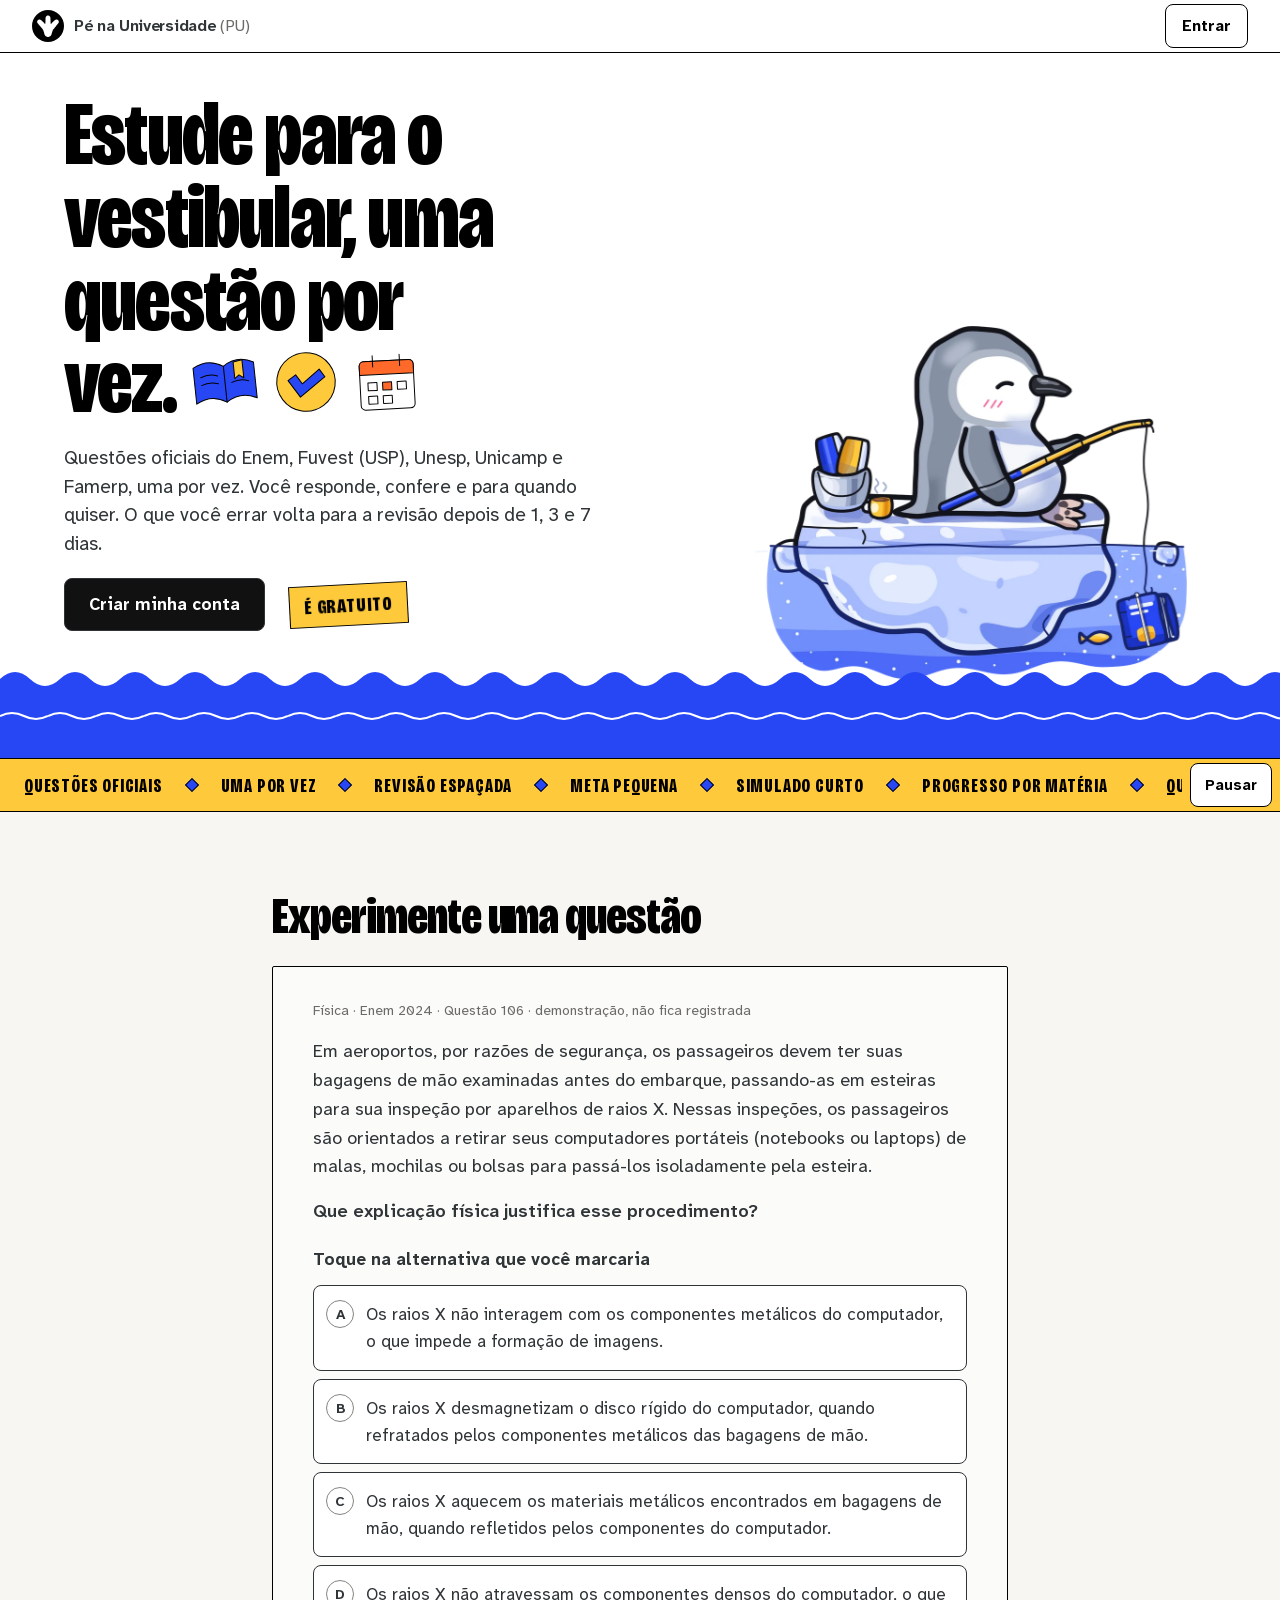
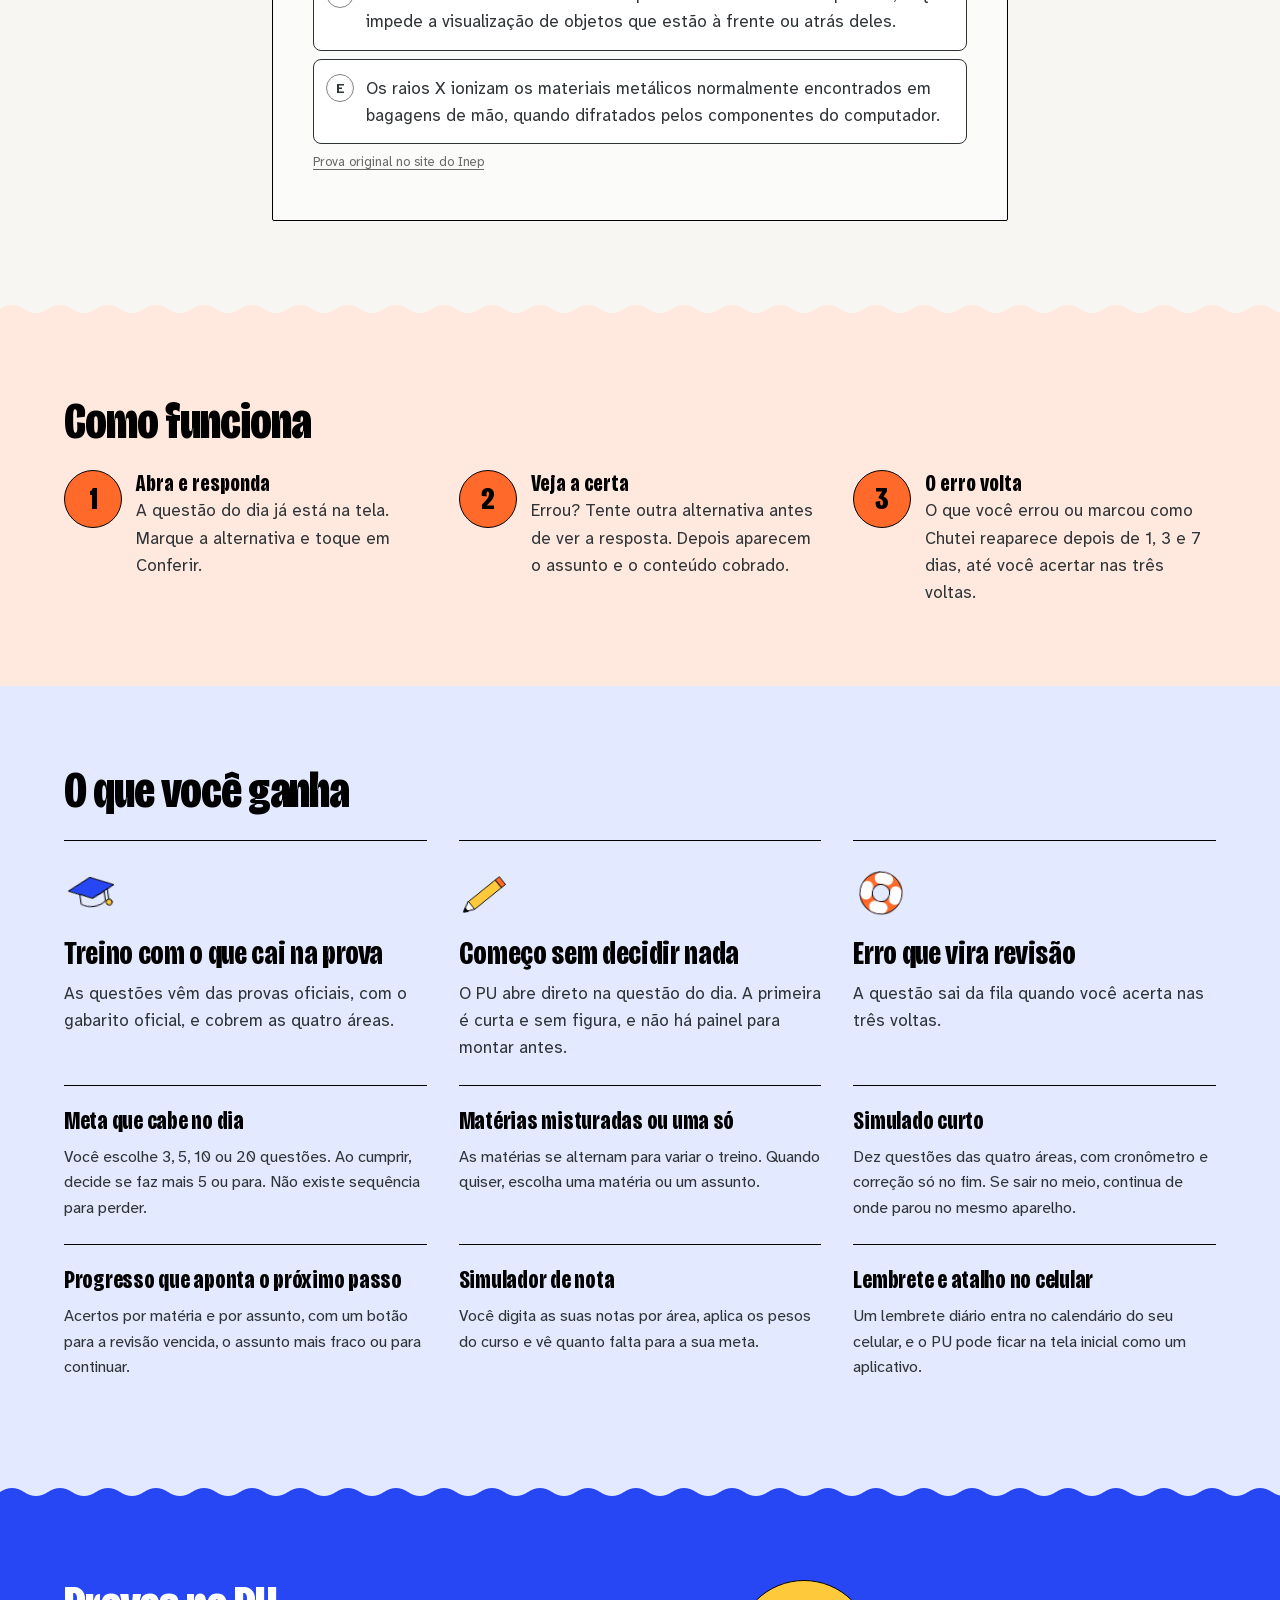
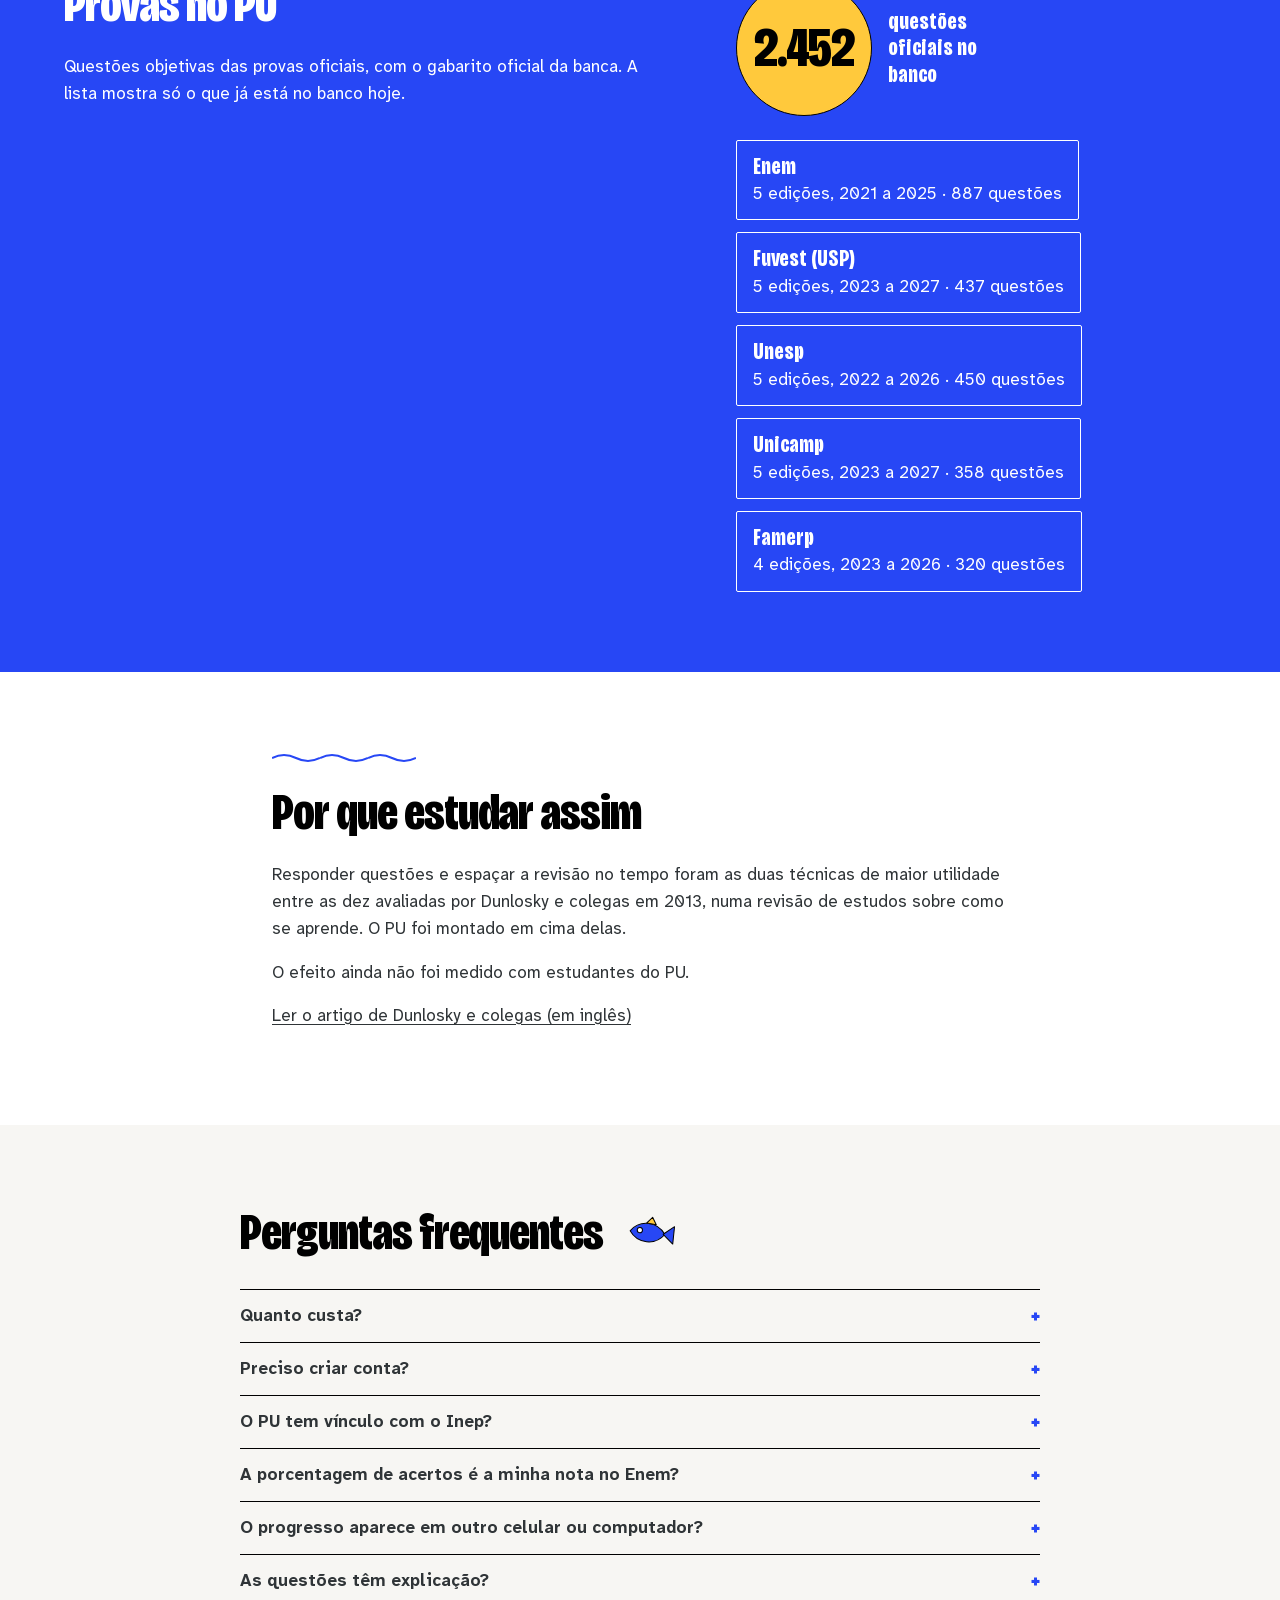
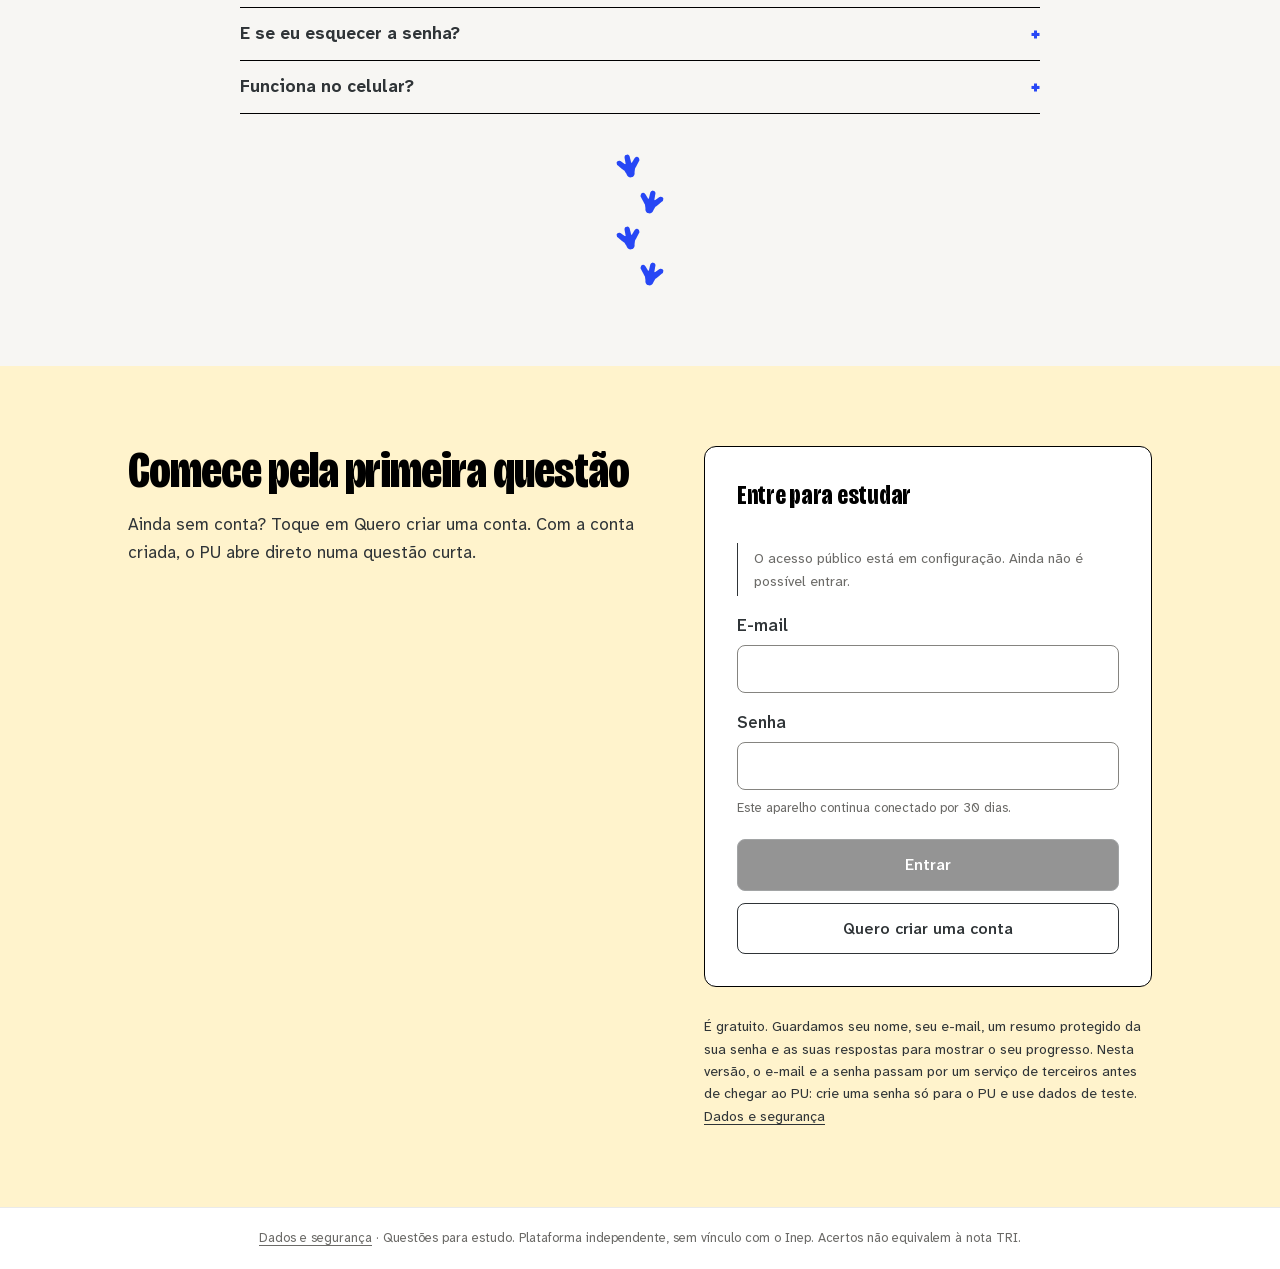
==== commit c2d1d034: "PU: acertos de texto nas páginas úteis e revisão de linguagem da entrada - Temas de redação: abertur" ====
--- a/index.html
+++ b/index.html
@@ -3,7 +3,7 @@
 <head>
 <meta charset="utf-8"><meta http-equiv="Content-Security-Policy" content="default-src 'self'; script-src 'self'; style-src 'self'; img-src 'self' data:; connect-src https://enem-ginga-conexao.sabrinaconradoadv.chatgpt.site; object-src 'none'; base-uri 'none'; form-action 'self'"><meta name="viewport" content="width=device-width, initial-scale=1, viewport-fit=cover">
 <meta name="theme-color" content="#FFFFFF"><meta name="description" content="Questões oficiais do Enem, Fuvest (USP), Unesp, Unicamp e Famerp, uma por vez e de graça. O que você erra volta em 1, 3 e 7 dias, com meta pequena por dia, simulado curto e progresso por matéria.">
-<title>Pé na Universidade (PU): estude com questões oficiais do Enem e de vestibulares</title><link rel="canonical" href="https://pu.gingamidia.com/"><meta property="og:type" content="website"><meta property="og:locale" content="pt_BR"><meta property="og:site_name" content="Pé na Universidade (PU)"><meta property="og:title" content="Pé na Universidade (PU): estude com questões oficiais do Enem e de vestibulares"><meta property="og:description" content="Questões oficiais do Enem, Fuvest (USP), Unesp, Unicamp e Famerp, uma por vez e de graça. O que você erra volta em 1, 3 e 7 dias, com meta pequena por dia, simulado curto e progresso por matéria."><meta property="og:url" content="https://pu.gingamidia.com/"><meta property="og:image" content="https://pu.gingamidia.com/icones/pu-compartilhamento.png"><meta property="og:image:type" content="image/png"><meta property="og:image:width" content="1200"><meta property="og:image:height" content="630"><meta property="og:image:alt" content="Pinguim de chapéu pesca um livro num barco, ao lado do texto: Estude para o vestibular uma questão por vez. É gratuito."><meta name="twitter:card" content="summary_large_image"><meta name="twitter:image:alt" content="Pinguim de chapéu pesca um livro num barco, ao lado do texto: Estude para o vestibular uma questão por vez. É gratuito."><link rel="manifest" href="./manifest.webmanifest"><link rel="icon" href="./icones/pu-32.png" sizes="32x32" type="image/png"><link rel="icon" href="./icones/pu-16.png" sizes="16x16" type="image/png"><link rel="apple-touch-icon" href="./icones/pu-180.png"><meta name="apple-mobile-web-app-title" content="PU"><link rel="stylesheet" href="./app/public/estilo.css?v=202611161650-pinguim9"><script src="./configuracao-publica.js"></script><script src="./app/public/tema-inicial.js?v=202611141335-provas"></script><script src="./app/public/simulador.js?v=20261109-cofre" defer></script><script src="./app/public/app.js?v=202611171830-enderecos" defer></script>
+<title>Pé na Universidade (PU): estude com questões oficiais do Enem e de vestibulares</title><link rel="canonical" href="https://pu.gingamidia.com/"><meta property="og:type" content="website"><meta property="og:locale" content="pt_BR"><meta property="og:site_name" content="Pé na Universidade (PU)"><meta property="og:title" content="Pé na Universidade (PU): estude com questões oficiais do Enem e de vestibulares"><meta property="og:description" content="Questões oficiais do Enem, Fuvest (USP), Unesp, Unicamp e Famerp, uma por vez e de graça. O que você erra volta em 1, 3 e 7 dias, com meta pequena por dia, simulado curto e progresso por matéria."><meta property="og:url" content="https://pu.gingamidia.com/"><meta property="og:image" content="https://pu.gingamidia.com/icones/pu-compartilhamento.png"><meta property="og:image:type" content="image/png"><meta property="og:image:width" content="1200"><meta property="og:image:height" content="630"><meta property="og:image:alt" content="Pinguim de chapéu pesca um livro num barco, ao lado do texto: Estude para o vestibular uma questão por vez. É gratuito."><meta name="twitter:card" content="summary_large_image"><meta name="twitter:image:alt" content="Pinguim de chapéu pesca um livro num barco, ao lado do texto: Estude para o vestibular uma questão por vez. É gratuito."><link rel="manifest" href="./manifest.webmanifest"><link rel="icon" href="./icones/pu-32.png" sizes="32x32" type="image/png"><link rel="icon" href="./icones/pu-16.png" sizes="16x16" type="image/png"><link rel="apple-touch-icon" href="./icones/pu-180.png"><meta name="apple-mobile-web-app-title" content="PU"><link rel="stylesheet" href="./app/public/estilo.css?v=202611172051-diagnostico"><script src="./configuracao-publica.js"></script><script src="./app/public/tema-inicial.js?v=202611141335-provas"></script><script src="./app/public/simulador.js?v=20261109-cofre" defer></script><script src="./app/public/app.js?v=202611172300-textos" defer></script>
 <!-- dados-estruturados:inicio --><script type="application/ld+json">{"@context":"https://schema.org","@graph":[{"@type":"Organization","@id":"https://pu.gingamidia.com/#organizacao","name":"Pé na Universidade (PU)","alternateName":"PU","url":"https://pu.gingamidia.com/","logo":"https://pu.gingamidia.com/icones/pu-512.png"},{"@type":"WebSite","@id":"https://pu.gingamidia.com/#site","name":"Pé na Universidade (PU)","url":"https://pu.gingamidia.com/","inLanguage":"pt-BR","publisher":{"@id":"https://pu.gingamidia.com/#organizacao"}},{"@type":"BreadcrumbList","itemListElement":[{"@type":"ListItem","position":1,"name":"Início","item":"https://pu.gingamidia.com/"}]}]}</script><!-- dados-estruturados:fim -->
 </head>
 <body class="sem-sessao">
@@ -31,7 +31,7 @@
 <ol class="passos">
 <li><strong>Abra e responda</strong><span>A questão do dia já está na tela. Marque a alternativa e toque em Conferir.</span></li>
 <li><strong>Veja a certa</strong><span>Errou? Tente outra alternativa antes de ver a resposta. Depois aparecem o assunto e o conteúdo cobrado.</span></li>
-<li><strong>O erro volta</strong><span>O que você errou ou marcou como Chutei reaparece depois de 1, 3 e 7 dias, até você acertar com segurança.</span></li>
+<li><strong>O erro volta</strong><span>O que você errou ou marcou como Chutei reaparece depois de 1, 3 e 7 dias, até você acertar nas três voltas.</span></li>
 </ol>
 </section></div>
 <div class="faixa faixa-mar-claro"><section class="ganhos" id="o-que-voce-ganha" aria-labelledby="titulo-ganhos">
@@ -39,7 +39,7 @@
 <ul class="lista-ganhos">
 <li class="principal"><svg aria-hidden="true" class="selo-novo giro-a" viewBox="0 0 64 64" focusable="false"><path class="f-mar" d="M6 26 32 14l26 12-26 12z"/><path class="f-mar-claro" d="M18 32v11c8 6 20 6 28 0V32l-14 6z"/><path class="f-nada" d="M50 29v13"/><circle class="f-sol" cx="50" cy="45" r="3.5"/></svg><h3>Treino com o que cai na prova</h3><p>As questões vêm das provas oficiais, com o gabarito oficial, e cobrem as quatro áreas.</p></li>
 <li class="principal"><svg aria-hidden="true" class="selo-novo giro-b" viewBox="0 0 64 64" focusable="false"><path class="f-sol" d="M12 44 40 16l8 8-28 28z"/><path class="f-boia" d="m40 16 4-4 8 8-4 4z"/><path class="f-papel" d="m12 44 8 8-12 4z"/><path class="f-tinta" d="m8 56 1-4.5 3.5 3.5z"/></svg><h3>Começo sem decidir nada</h3><p>O PU abre direto na questão do dia. A primeira é curta e sem figura, e não há painel para montar antes.</p></li>
-<li class="principal"><svg aria-hidden="true" class="selo-novo giro-c" viewBox="0 0 64 64" focusable="false"><path class="f-boia" fill-rule="evenodd" d="M32 8a24 24 0 1 1 0 48a24 24 0 1 1 0-48zM32 22a10 10 0 1 0 0 20a10 10 0 1 0 0-20z"/><circle class="faixas-boia" cx="32" cy="32" r="17"/></svg><h3>Erro que vira revisão</h3><p>O que você errou ou marcou como Chutei volta depois de 1, 3 e 7 dias e sai da fila quando você acerta nas três voltas.</p></li>
+<li class="principal"><svg aria-hidden="true" class="selo-novo giro-c" viewBox="0 0 64 64" focusable="false"><path class="f-boia" fill-rule="evenodd" d="M32 8a24 24 0 1 1 0 48a24 24 0 1 1 0-48zM32 22a10 10 0 1 0 0 20a10 10 0 1 0 0-20z"/><circle class="faixas-boia" cx="32" cy="32" r="17"/></svg><h3>Erro que vira revisão</h3><p>A questão sai da fila quando você acerta nas três voltas.</p></li>
 <li><h3>Meta que cabe no dia</h3><p>Você escolhe 3, 5, 10 ou 20 questões. Ao cumprir, decide se faz mais 5 ou para. Não existe sequência para perder.</p></li>
 <li><h3>Matérias misturadas ou uma só</h3><p>As matérias se alternam para variar o treino. Quando quiser, escolha uma matéria ou um assunto.</p></li>
 <li><h3>Simulado curto</h3><p>Dez questões das quatro áreas, com cronômetro e correção só no fim. Se sair no meio, continua de onde parou no mesmo aparelho.</p></li>
--- a/app/public/estilo.css
+++ b/app/public/estilo.css
@@ -262,6 +262,27 @@
 .assunto { display: flex; align-items: center; justify-content: space-between; gap: 1rem; padding: .75rem 0; border-top: 1px dashed var(--linha); }
 .assunto strong { display: block; font-weight: 600; font-size: .9375rem; }
 .assunto .secundario { display: block; font-size: .8125rem; }
+/* Diagnóstico de erros (#diagnostico, docs/DIAGNOSTICO.md): o assunto para começar em destaque e, embaixo, uma linha por assunto
+   com a matéria, o nome, a barra de acerto e os números; a ordem de estudo leva o número no círculo, como os passos da entrada. */
+.comece h2 { overflow-wrap: break-word; }
+.comece .materia-do-assunto { margin: .25rem 0 .75rem; font-weight: 600; }
+.lista-diagnostico { list-style: none; margin: 0 0 2.25rem; padding: 0; border-bottom: 1px solid var(--linha); counter-reset: erro; }
+.assunto-diagnostico { display: flex; align-items: center; gap: .875rem; padding: .875rem 0; border-top: 1px solid var(--linha); }
+ol.lista-diagnostico > .assunto-diagnostico { counter-increment: erro; }
+ol.lista-diagnostico > .assunto-diagnostico::before { content: counter(erro); box-sizing: border-box; flex-shrink: 0; align-self: flex-start; display: grid; place-items: center; width: 2rem; height: 2rem;
+  border: 1px solid var(--tinta); border-radius: 50%; font-family: var(--fonte-numeros); font-size: .875rem; font-weight: 650; color: var(--tinta); }
+ol.lista-diagnostico > .assunto-diagnostico:first-child::before { background: var(--tom-faixa); border-width: 2px; }
+.assunto-diagnostico .sobre { flex: 1; min-width: 0; display: grid; gap: .25rem; }
+.assunto-diagnostico strong { font-weight: 600; line-height: 1.3; overflow-wrap: break-word; }
+.assunto-diagnostico .secundario { font-size: .8125rem; line-height: 1.45; }
+.assunto-diagnostico progress { max-width: 18rem; margin: .25rem 0; }
+.assunto-diagnostico[data-situacao=poucas] progress::-webkit-progress-value { background: var(--secundario); }
+.assunto-diagnostico[data-situacao=poucas] progress::-moz-progress-bar { background: var(--secundario); }
+.assunto-diagnostico .texto-botao { flex-shrink: 0; white-space: nowrap; overflow-wrap: normal; }
+.diagnostico-vazio .ilustracao { margin-bottom: .75rem; }
+.como-calcula { margin-top: .5rem; }
+.como-calcula summary { grid-template-columns: 1fr; }
+.como-calcula > p { margin: 0 0 1rem; color: var(--secundario); font-size: .9375rem; }
 .lista-densidade { list-style: none; margin: 0; padding: 0 0 .75rem; }
 .lista-densidade li { display: flex; justify-content: space-between; gap: 1rem; padding: .375rem 0; font-variant-numeric: tabular-nums; }
 .resultado-simulado { list-style: none; margin: 0 0 1.5rem; padding: 0; }
